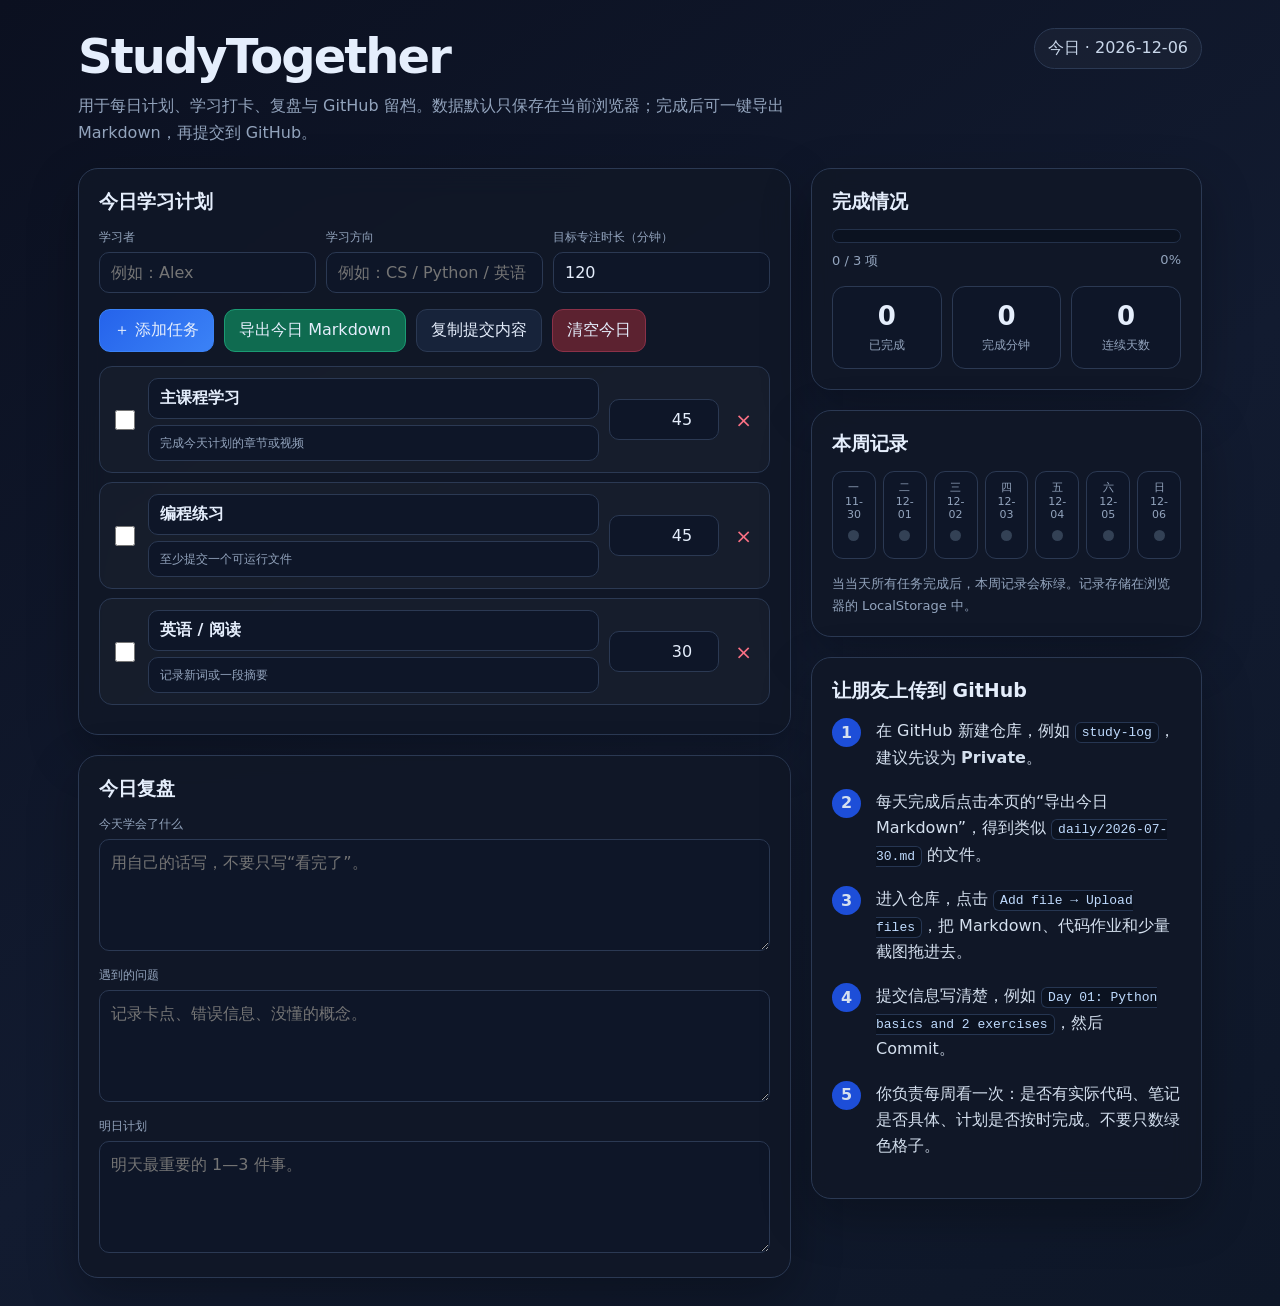
==== index.html @ e893fa6a "Rename study_together_dashboard.html to index.html" ====
<!DOCTYPE html>
<html lang="zh-CN">
<head>
  <meta charset="UTF-8" />
  <meta name="viewport" content="width=device-width, initial-scale=1.0" />
  <title>StudyTogether 学习打卡台</title>
  <style>
    :root{
      --bg:#0f172a; --panel:#111827; --panel2:#172033; --line:#2b3953;
      --text:#e5eefc; --muted:#93a4bd; --accent:#60a5fa; --good:#34d399;
      --warn:#fbbf24; --bad:#fb7185; --shadow:0 18px 50px rgba(0,0,0,.28);
    }
    *{box-sizing:border-box}
    body{margin:0;font-family:Inter,ui-sans-serif,system-ui,-apple-system,"Segoe UI","Microsoft YaHei",sans-serif;background:linear-gradient(145deg,#0b1020,#121b30 55%,#0e1728);color:var(--text);min-height:100vh}
    button,input,textarea,select{font:inherit}
    .wrap{max-width:1180px;margin:auto;padding:28px}
    .hero{display:flex;justify-content:space-between;gap:20px;align-items:flex-start;margin-bottom:22px}
    h1{margin:0;font-size:clamp(28px,4vw,48px);letter-spacing:-.04em}
    .subtitle{color:var(--muted);margin-top:8px;max-width:720px;line-height:1.7}
    .badge{border:1px solid var(--line);padding:9px 13px;border-radius:999px;background:rgba(255,255,255,.035);color:#c9d7ea;white-space:nowrap}
    .grid{display:grid;grid-template-columns:1.55fr .85fr;gap:20px}
    .card{background:rgba(17,24,39,.86);border:1px solid var(--line);border-radius:20px;padding:20px;box-shadow:var(--shadow);backdrop-filter:blur(14px)}
    .card h2{margin:0 0 14px;font-size:19px}
    .toolbar{display:flex;gap:10px;flex-wrap:wrap;margin-bottom:14px}
    .btn{border:1px solid var(--line);background:#17233a;color:var(--text);padding:10px 14px;border-radius:11px;cursor:pointer;transition:.18s}
    .btn:hover{transform:translateY(-1px);border-color:#5272a2}
    .btn.primary{background:linear-gradient(135deg,#2563eb,#3b82f6);border-color:#3b82f6}
    .btn.good{background:#0f6b50;border-color:#1b9b73}
    .btn.danger{background:#5c2230;border-color:#8b3148}
    .meta{display:grid;grid-template-columns:repeat(3,1fr);gap:10px;margin-bottom:16px}
    label{display:block;color:var(--muted);font-size:12px;margin-bottom:6px}
    input,textarea,select{width:100%;background:#0e1628;color:var(--text);border:1px solid var(--line);border-radius:10px;padding:10px 11px;outline:none}
    input:focus,textarea:focus{border-color:var(--accent)}
    .task{display:grid;grid-template-columns:auto 1fr 110px auto;gap:10px;align-items:center;padding:11px;border:1px solid var(--line);border-radius:13px;margin:9px 0;background:rgba(255,255,255,.025)}
    .task.done{opacity:.68}
    .task.done .task-title{text-decoration:line-through}
    .check{width:20px;height:20px}
    .task-title{font-weight:650}
    .task-note{font-size:12px;color:var(--muted);margin-top:3px}
    .minutes{text-align:right}
    .remove{border:0;background:transparent;color:var(--bad);font-size:20px;cursor:pointer}
    .progress-shell{height:14px;background:#0b1220;border-radius:999px;overflow:hidden;border:1px solid #23314a}
    .progress-bar{height:100%;width:0;background:linear-gradient(90deg,#34d399,#60a5fa);transition:.3s}
    .progress-text{display:flex;justify-content:space-between;margin:9px 0 16px;color:var(--muted);font-size:13px}
    .stats{display:grid;grid-template-columns:repeat(3,1fr);gap:10px}
    .stat{background:#0e1628;border:1px solid var(--line);padding:14px;border-radius:13px;text-align:center}
    .stat strong{display:block;font-size:26px;margin-bottom:3px}
    textarea{min-height:112px;resize:vertical;line-height:1.6}
    .guide{counter-reset:step}
    .guide-item{position:relative;padding:0 0 18px 44px;color:#d5e0ef;line-height:1.65}
    .guide-item:before{counter-increment:step;content:counter(step);position:absolute;left:0;top:0;width:29px;height:29px;border-radius:50%;display:grid;place-items:center;background:#1d4ed8;font-weight:800}
    code{background:#0b1220;border:1px solid #263652;padding:2px 6px;border-radius:6px;color:#bfdbfe}
    .footer-note{color:var(--muted);font-size:13px;line-height:1.65;margin-top:14px}
    .week{display:grid;grid-template-columns:repeat(7,1fr);gap:7px}
    .day{min-height:70px;border:1px solid var(--line);border-radius:11px;background:#0e1628;padding:8px;text-align:center}
    .day .date{font-size:11px;color:var(--muted)}
    .day .dot{width:11px;height:11px;border-radius:50%;background:#334155;margin:9px auto}
    .day.done .dot{background:var(--good);box-shadow:0 0 15px rgba(52,211,153,.65)}
    .small{font-size:12px;color:var(--muted)}
    @media(max-width:850px){.grid{grid-template-columns:1fr}.hero{flex-direction:column}.meta{grid-template-columns:1fr}.task{grid-template-columns:auto 1fr auto}.minutes{grid-column:2/3;text-align:left}.stats{grid-template-columns:1fr 1fr 1fr}}
  </style>
</head>
<body>
<div class="wrap">
  <div class="hero">
    <div>
      <h1>StudyTogether</h1>
      <div class="subtitle">用于每日计划、学习打卡、复盘与 GitHub 留档。数据默认只保存在当前浏览器；完成后可一键导出 Markdown，再提交到 GitHub。</div>
    </div>
    <div class="badge" id="todayBadge"></div>
  </div>

  <div class="grid">
    <main>
      <section class="card">
        <h2>今日学习计划</h2>
        <div class="meta">
          <div><label>学习者</label><input id="student" placeholder="例如：Alex" /></div>
          <div><label>学习方向</label><input id="track" placeholder="例如：CS / Python / 英语" /></div>
          <div><label>目标专注时长（分钟）</label><input id="target" type="number" min="0" value="120" /></div>
        </div>

        <div class="toolbar">
          <button class="btn primary" onclick="addTask()">＋ 添加任务</button>
          <button class="btn good" onclick="exportMarkdown()">导出今日 Markdown</button>
          <button class="btn" onclick="copyMarkdown()">复制提交内容</button>
          <button class="btn danger" onclick="resetToday()">清空今日</button>
        </div>

        <div id="taskList"></div>
      </section>

      <section class="card" style="margin-top:20px">
        <h2>今日复盘</h2>
        <label>今天学会了什么</label>
        <textarea id="learned" placeholder="用自己的话写，不要只写“看完了”。"></textarea>
        <label style="margin-top:12px">遇到的问题</label>
        <textarea id="problems" placeholder="记录卡点、错误信息、没懂的概念。"></textarea>
        <label style="margin-top:12px">明日计划</label>
        <textarea id="tomorrow" placeholder="明天最重要的 1—3 件事。"></textarea>
      </section>
    </main>

    <aside>
      <section class="card">
        <h2>完成情况</h2>
        <div class="progress-shell"><div class="progress-bar" id="progressBar"></div></div>
        <div class="progress-text"><span id="progressLabel">0 / 0 项</span><span id="percentLabel">0%</span></div>
        <div class="stats">
          <div class="stat"><strong id="doneCount">0</strong><span class="small">已完成</span></div>
          <div class="stat"><strong id="minutesDone">0</strong><span class="small">完成分钟</span></div>
          <div class="stat"><strong id="streak">0</strong><span class="small">连续天数</span></div>
        </div>
      </section>

      <section class="card" style="margin-top:20px">
        <h2>本周记录</h2>
        <div class="week" id="week"></div>
        <div class="footer-note">当当天所有任务完成后，本周记录会标绿。记录存储在浏览器的 LocalStorage 中。</div>
      </section>

      <section class="card" style="margin-top:20px">
        <h2>让朋友上传到 GitHub</h2>
        <div class="guide">
          <div class="guide-item">在 GitHub 新建仓库，例如 <code>study-log</code>，建议先设为 <b>Private</b>。</div>
          <div class="guide-item">每天完成后点击本页的“导出今日 Markdown”，得到类似 <code>daily/2026-07-30.md</code> 的文件。</div>
          <div class="guide-item">进入仓库，点击 <code>Add file → Upload files</code>，把 Markdown、代码作业和少量截图拖进去。</div>
          <div class="guide-item">提交信息写清楚，例如 <code>Day 01: Python basics and 2 exercises</code>，然后 Commit。</div>
          <div class="guide-item">你负责每周看一次：是否有实际代码、笔记是否具体、计划是否按时完成。不要只数绿色格子。</div>
        </div>
      </section>
    </aside>
  </div>
</div>

<script>
const keyDate = new Date().toISOString().slice(0,10);
const storageKey = 'study-dashboard-' + keyDate;
const historyKey = 'study-dashboard-history';

let state = {
  student:'', track:'', target:120,
  tasks:[
    {title:'主课程学习', note:'完成今天计划的章节或视频', minutes:45, done:false},
    {title:'编程练习', note:'至少提交一个可运行文件', minutes:45, done:false},
    {title:'英语 / 阅读', note:'记录新词或一段摘要', minutes:30, done:false}
  ],
  learned:'', problems:'', tomorrow:''
};

function load(){
  const saved = localStorage.getItem(storageKey);
  if(saved) state = JSON.parse(saved);
  ['student','track','target','learned','problems','tomorrow'].forEach(id=>{
    document.getElementById(id).value = state[id] ?? '';
  });
  document.getElementById('todayBadge').textContent = '今日 · ' + keyDate;
  render();
}
function save(){
  ['student','track','target','learned','problems','tomorrow'].forEach(id=>{
    const el=document.getElementById(id);
    state[id]=id==='target'?Number(el.value||0):el.value;
  });
  localStorage.setItem(storageKey,JSON.stringify(state));
  updateHistory();
  renderStats();
}
function addTask(){
  state.tasks.push({title:'新任务',note:'写清楚可验证的完成标准',minutes:30,done:false});
  save(); render();
}
function removeTask(i){state.tasks.splice(i,1);save();render()}
function render(){
  const list=document.getElementById('taskList');
  list.innerHTML='';
  state.tasks.forEach((t,i)=>{
    const row=document.createElement('div');
    row.className='task'+(t.done?' done':'');
    row.innerHTML=`
      <input class="check" type="checkbox" ${t.done?'checked':''} aria-label="完成任务">
      <div>
        <input class="task-title" value="${escapeHtml(t.title)}" aria-label="任务标题">
        <input class="task-note" value="${escapeHtml(t.note)}" aria-label="任务说明" style="margin-top:6px">
      </div>
      <input class="minutes" type="number" min="0" value="${t.minutes}" aria-label="分钟">
      <button class="remove" title="删除">×</button>`;
    const inputs=row.querySelectorAll('input');
    inputs[0].onchange=e=>{t.done=e.target.checked;save();render()};
    inputs[1].oninput=e=>{t.title=e.target.value;save()};
    inputs[2].oninput=e=>{t.note=e.target.value;save()};
    inputs[3].oninput=e=>{t.minutes=Number(e.target.value||0);save()};
    row.querySelector('button').onclick=()=>removeTask(i);
    list.appendChild(row);
  });
  renderStats(); renderWeek();
}
function renderStats(){
  const done=state.tasks.filter(t=>t.done);
  const percent=state.tasks.length?Math.round(done.length/state.tasks.length*100):0;
  document.getElementById('progressBar').style.width=percent+'%';
  document.getElementById('progressLabel').textContent=`${done.length} / ${state.tasks.length} 项`;
  document.getElementById('percentLabel').textContent=percent+'%';
  document.getElementById('doneCount').textContent=done.length;
  document.getElementById('minutesDone').textContent=done.reduce((a,b)=>a+Number(b.minutes||0),0);
  document.getElementById('streak').textContent=calcStreak();
}
function updateHistory(){
  const history=JSON.parse(localStorage.getItem(historyKey)||'{}');
  history[keyDate]=state.tasks.length>0 && state.tasks.every(t=>t.done);
  localStorage.setItem(historyKey,JSON.stringify(history));
}
function calcStreak(){
  const h=JSON.parse(localStorage.getItem(historyKey)||'{}');
  let d=new Date(), count=0;
  for(let i=0;i<365;i++){
    const k=d.toISOString().slice(0,10);
    if(h[k]) count++; else if(i>0) break;
    d.setDate(d.getDate()-1);
  }
  return count;
}
function renderWeek(){
  const box=document.getElementById('week'); box.innerHTML='';
  const h=JSON.parse(localStorage.getItem(historyKey)||'{}');
  const now=new Date(); const day=(now.getDay()+6)%7;
  const monday=new Date(now); monday.setDate(now.getDate()-day);
  for(let i=0;i<7;i++){
    const d=new Date(monday); d.setDate(monday.getDate()+i);
    const k=d.toISOString().slice(0,10);
    const el=document.createElement('div');
    el.className='day'+(h[k]?' done':'');
    el.innerHTML=`<div class="date">${['一','二','三','四','五','六','日'][i]}<br>${k.slice(5)}</div><div class="dot"></div>`;
    box.appendChild(el);
  }
}
function md(){
  const done=state.tasks.filter(t=>t.done).length;
  const taskText=state.tasks.map(t=>`- [${t.done?'x':' '}] ${t.title}（${t.minutes} 分钟）${t.note?' — '+t.note:''}`).join('\n');
  return `# 学习日志 ${keyDate}

- 学习者：${state.student||'未填写'}
- 学习方向：${state.track||'未填写'}
- 完成情况：${done}/${state.tasks.length}
- 目标专注时长：${state.target||0} 分钟

## 今日任务

${taskText}

## 今天学会了什么

${state.learned||'未填写'}

## 遇到的问题

${state.problems||'未填写'}

## 明日计划

${state.tomorrow||'未填写'}
`;
}
function exportMarkdown(){
  save();
  const blob=new Blob([md()],{type:'text/markdown;charset=utf-8'});
  const a=document.createElement('a');
  a.href=URL.createObjectURL(blob); a.download=keyDate+'.md'; a.click();
  URL.revokeObjectURL(a.href);
}
async function copyMarkdown(){
  save();
  try{await navigator.clipboard.writeText(md());alert('已复制 Markdown 内容');}
  catch(e){alert('复制失败，请使用导出按钮。');}
}
function resetToday(){
  if(!confirm('确定清空今天的数据吗？')) return;
  localStorage.removeItem(storageKey); location.reload();
}
function escapeHtml(s=''){
  return String(s).replace(/[&<>"']/g,c=>({'&':'&amp;','<':'&lt;','>':'&gt;','"':'&quot;',"'":'&#039;'}[c]));
}
document.addEventListener('input',e=>{
  if(['student','track','target','learned','problems','tomorrow'].includes(e.target.id)) save();
});
load();
</script>
</body>
</html>
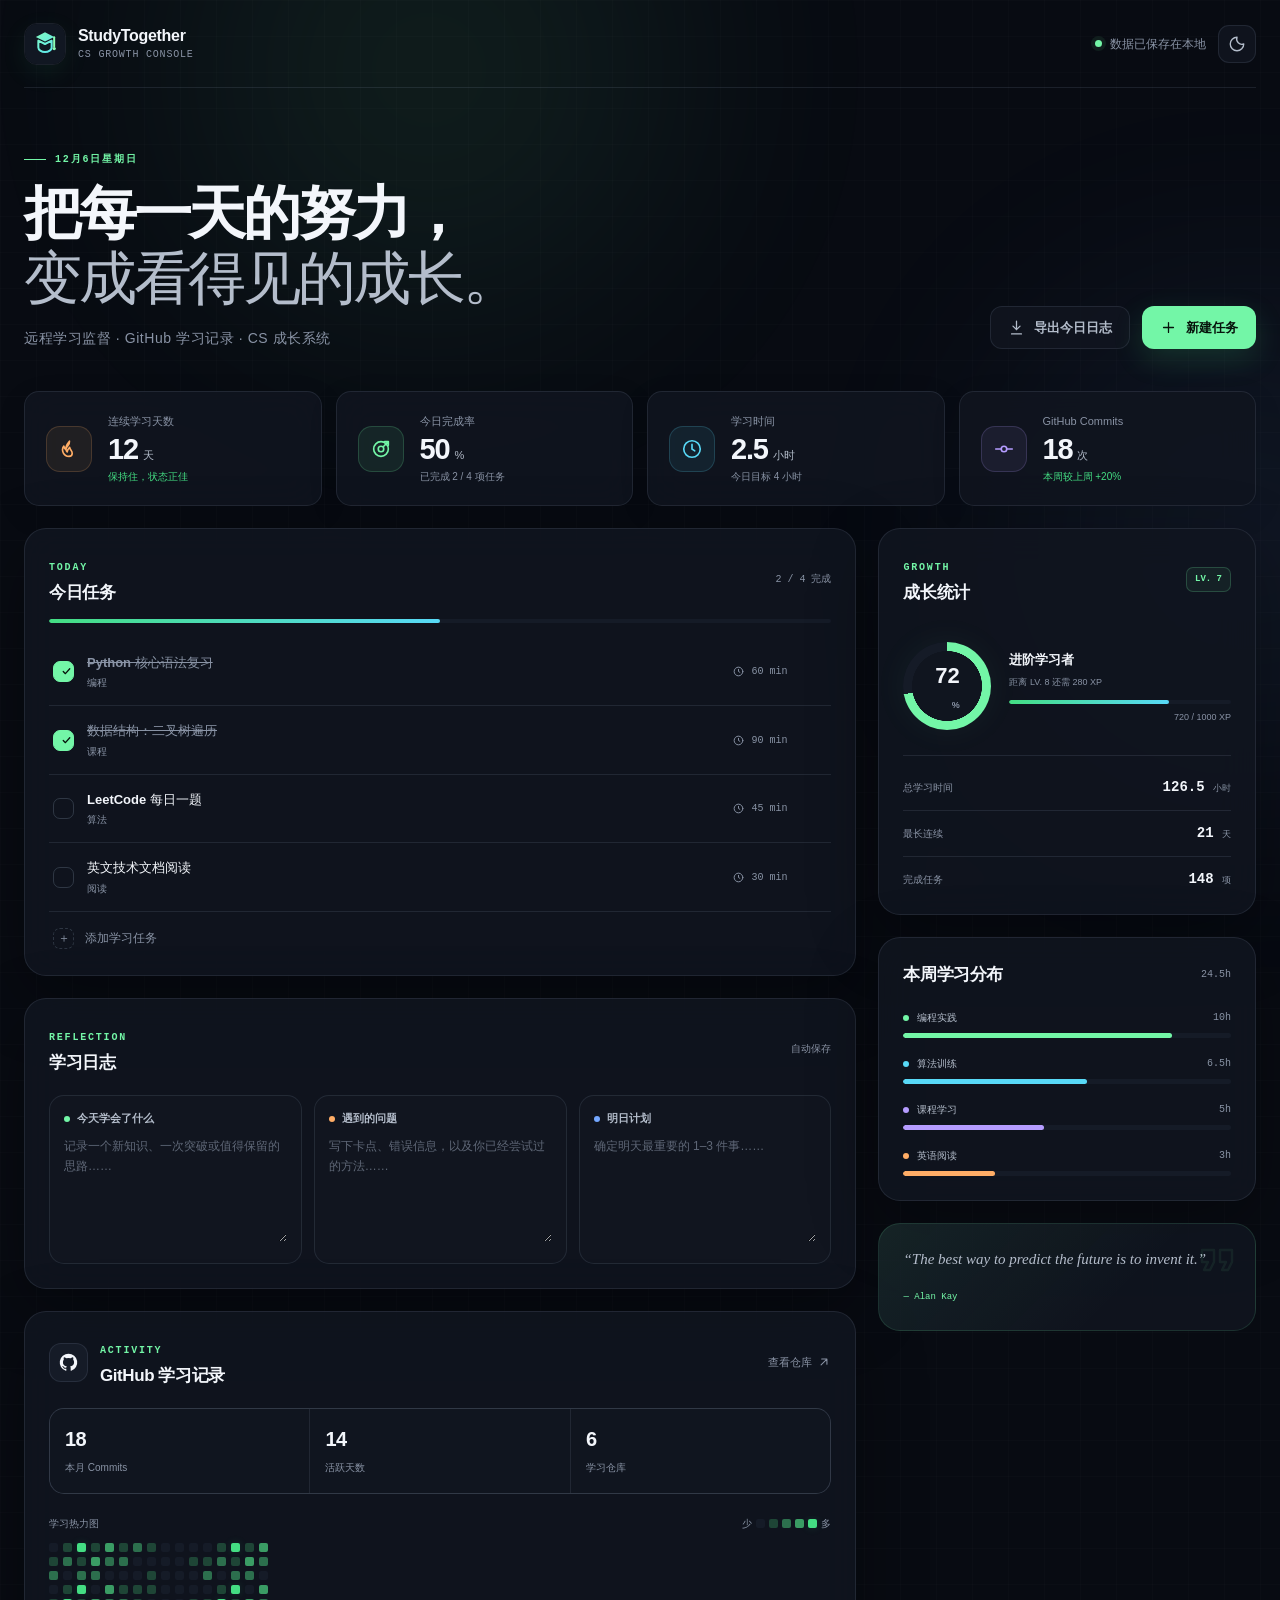
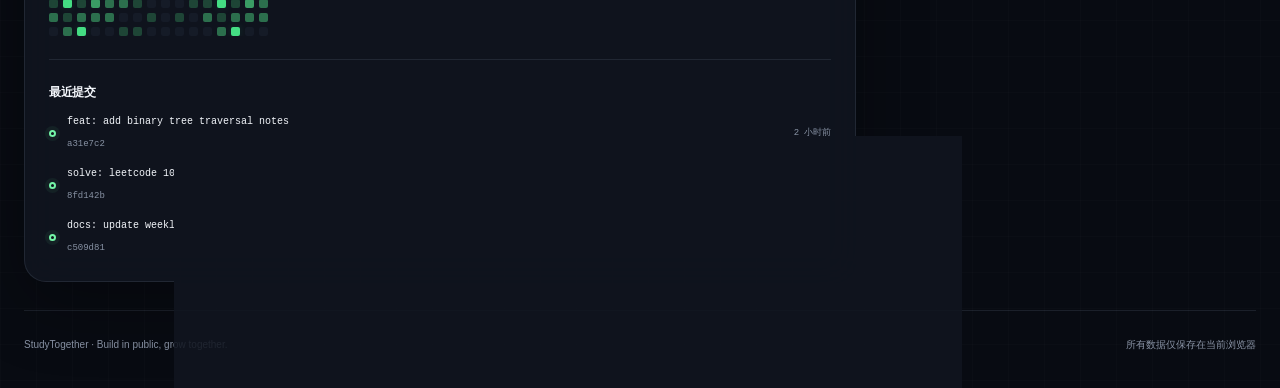
==== commit 57b81401: "Redesign StudyTogether learning management system" ====
--- a/index.html
+++ b/index.html
@@ -1,289 +1,322 @@
-<!DOCTYPE html>
+<!doctype html>
 <html lang="zh-CN">
-<head>
-  <meta charset="UTF-8" />
-  <meta name="viewport" content="width=device-width, initial-scale=1.0" />
-  <title>StudyTogether 学习打卡台</title>
-  <style>
-    :root{
-      --bg:#0f172a; --panel:#111827; --panel2:#172033; --line:#2b3953;
-      --text:#e5eefc; --muted:#93a4bd; --accent:#60a5fa; --good:#34d399;
-      --warn:#fbbf24; --bad:#fb7185; --shadow:0 18px 50px rgba(0,0,0,.28);
-    }
-    *{box-sizing:border-box}
-    body{margin:0;font-family:Inter,ui-sans-serif,system-ui,-apple-system,"Segoe UI","Microsoft YaHei",sans-serif;background:linear-gradient(145deg,#0b1020,#121b30 55%,#0e1728);color:var(--text);min-height:100vh}
-    button,input,textarea,select{font:inherit}
-    .wrap{max-width:1180px;margin:auto;padding:28px}
-    .hero{display:flex;justify-content:space-between;gap:20px;align-items:flex-start;margin-bottom:22px}
-    h1{margin:0;font-size:clamp(28px,4vw,48px);letter-spacing:-.04em}
-    .subtitle{color:var(--muted);margin-top:8px;max-width:720px;line-height:1.7}
-    .badge{border:1px solid var(--line);padding:9px 13px;border-radius:999px;background:rgba(255,255,255,.035);color:#c9d7ea;white-space:nowrap}
-    .grid{display:grid;grid-template-columns:1.55fr .85fr;gap:20px}
-    .card{background:rgba(17,24,39,.86);border:1px solid var(--line);border-radius:20px;padding:20px;box-shadow:var(--shadow);backdrop-filter:blur(14px)}
-    .card h2{margin:0 0 14px;font-size:19px}
-    .toolbar{display:flex;gap:10px;flex-wrap:wrap;margin-bottom:14px}
-    .btn{border:1px solid var(--line);background:#17233a;color:var(--text);padding:10px 14px;border-radius:11px;cursor:pointer;transition:.18s}
-    .btn:hover{transform:translateY(-1px);border-color:#5272a2}
-    .btn.primary{background:linear-gradient(135deg,#2563eb,#3b82f6);border-color:#3b82f6}
-    .btn.good{background:#0f6b50;border-color:#1b9b73}
-    .btn.danger{background:#5c2230;border-color:#8b3148}
-    .meta{display:grid;grid-template-columns:repeat(3,1fr);gap:10px;margin-bottom:16px}
-    label{display:block;color:var(--muted);font-size:12px;margin-bottom:6px}
-    input,textarea,select{width:100%;background:#0e1628;color:var(--text);border:1px solid var(--line);border-radius:10px;padding:10px 11px;outline:none}
-    input:focus,textarea:focus{border-color:var(--accent)}
-    .task{display:grid;grid-template-columns:auto 1fr 110px auto;gap:10px;align-items:center;padding:11px;border:1px solid var(--line);border-radius:13px;margin:9px 0;background:rgba(255,255,255,.025)}
-    .task.done{opacity:.68}
-    .task.done .task-title{text-decoration:line-through}
-    .check{width:20px;height:20px}
-    .task-title{font-weight:650}
-    .task-note{font-size:12px;color:var(--muted);margin-top:3px}
-    .minutes{text-align:right}
-    .remove{border:0;background:transparent;color:var(--bad);font-size:20px;cursor:pointer}
-    .progress-shell{height:14px;background:#0b1220;border-radius:999px;overflow:hidden;border:1px solid #23314a}
-    .progress-bar{height:100%;width:0;background:linear-gradient(90deg,#34d399,#60a5fa);transition:.3s}
-    .progress-text{display:flex;justify-content:space-between;margin:9px 0 16px;color:var(--muted);font-size:13px}
-    .stats{display:grid;grid-template-columns:repeat(3,1fr);gap:10px}
-    .stat{background:#0e1628;border:1px solid var(--line);padding:14px;border-radius:13px;text-align:center}
-    .stat strong{display:block;font-size:26px;margin-bottom:3px}
-    textarea{min-height:112px;resize:vertical;line-height:1.6}
-    .guide{counter-reset:step}
-    .guide-item{position:relative;padding:0 0 18px 44px;color:#d5e0ef;line-height:1.65}
-    .guide-item:before{counter-increment:step;content:counter(step);position:absolute;left:0;top:0;width:29px;height:29px;border-radius:50%;display:grid;place-items:center;background:#1d4ed8;font-weight:800}
-    code{background:#0b1220;border:1px solid #263652;padding:2px 6px;border-radius:6px;color:#bfdbfe}
-    .footer-note{color:var(--muted);font-size:13px;line-height:1.65;margin-top:14px}
-    .week{display:grid;grid-template-columns:repeat(7,1fr);gap:7px}
-    .day{min-height:70px;border:1px solid var(--line);border-radius:11px;background:#0e1628;padding:8px;text-align:center}
-    .day .date{font-size:11px;color:var(--muted)}
-    .day .dot{width:11px;height:11px;border-radius:50%;background:#334155;margin:9px auto}
-    .day.done .dot{background:var(--good);box-shadow:0 0 15px rgba(52,211,153,.65)}
-    .small{font-size:12px;color:var(--muted)}
-    @media(max-width:850px){.grid{grid-template-columns:1fr}.hero{flex-direction:column}.meta{grid-template-columns:1fr}.task{grid-template-columns:auto 1fr auto}.minutes{grid-column:2/3;text-align:left}.stats{grid-template-columns:1fr 1fr 1fr}}
-  </style>
-</head>
-<body>
-<div class="wrap">
-  <div class="hero">
-    <div>
-      <h1>StudyTogether</h1>
-      <div class="subtitle">用于每日计划、学习打卡、复盘与 GitHub 留档。数据默认只保存在当前浏览器；完成后可一键导出 Markdown，再提交到 GitHub。</div>
+  <head>
+    <meta charset="UTF-8">
+    <meta name="viewport" content="width=device-width, initial-scale=1.0">
+    <meta
+      name="description"
+      content="StudyTogether：面向计算机专业学生的远程学习监督、GitHub 学习记录与成长管理系统。"
+    >
+    <meta name="theme-color" content="#080b12">
+    <title>StudyTogether · CS 学习管理系统</title>
+    <link rel="icon" href="assets/logo.svg" type="image/svg+xml">
+    <link rel="stylesheet" href="css/style.css">
+  </head>
+  <body>
+    <div class="ambient ambient-one" aria-hidden="true"></div>
+    <div class="ambient ambient-two" aria-hidden="true"></div>
+
+    <div class="app-shell">
+      <header class="topbar">
+        <a class="brand" href="#" aria-label="StudyTogether 首页">
+          <img src="assets/logo.svg" width="42" height="42" alt="">
+          <span>
+            <strong>StudyTogether</strong>
+            <small>CS Growth Console</small>
+          </span>
+        </a>
+
+        <div class="topbar-actions">
+          <span class="sync-status"><i></i> 数据已保存在本地</span>
+          <button class="icon-button" id="themeButton" type="button" aria-label="切换主题" title="切换主题">
+            <svg aria-hidden="true" viewBox="0 0 24 24">
+              <path d="M12 3a9 9 0 1 0 9 9 7 7 0 0 1-9-9Z"></path>
+            </svg>
+          </button>
+        </div>
+      </header>
+
+      <main>
+        <section class="hero" aria-labelledby="page-title">
+          <div>
+            <p class="eyebrow"><span></span><time id="fullDate"></time></p>
+            <h1 id="page-title">把每一天的努力，<br><em>变成看得见的成长。</em></h1>
+            <p class="hero-copy">远程学习监督 · GitHub 学习记录 · CS 成长系统</p>
+          </div>
+          <div class="hero-actions">
+            <button class="button button-secondary" id="exportButton" type="button">
+              <svg aria-hidden="true" viewBox="0 0 24 24">
+                <path d="M12 3v12m0 0 5-5m-5 5-5-5M5 21h14"></path>
+              </svg>
+              导出今日日志
+            </button>
+            <button class="button button-primary" id="openTaskDialog" type="button">
+              <svg aria-hidden="true" viewBox="0 0 24 24">
+                <path d="M12 5v14M5 12h14"></path>
+              </svg>
+              新建任务
+            </button>
+          </div>
+        </section>
+
+        <section class="metric-grid" aria-label="今日学习数据">
+          <article class="metric-card">
+            <div class="metric-icon flame">
+              <svg aria-hidden="true" viewBox="0 0 24 24">
+                <path d="M12.5 3.5c.5 3-1.5 4.5-3 6.5-1.2 1.6-1 4 .5 5.2-.1-2.2 1.3-3.5 2.7-4.9.3 2.4 2.8 3.4 2.8 6.3 0 1.9-1.6 3.4-3.5 3.4a7 7 0 0 1-5.6-11.2c.3 2 1.2 3.1 2.3 3.8C8.1 8.4 10.1 6.6 12.5 3.5Z"></path>
+              </svg>
+            </div>
+            <div>
+              <span class="metric-label">连续学习天数</span>
+              <strong><b id="streakMetric">12</b><small>天</small></strong>
+              <p class="positive">保持住，状态正佳</p>
+            </div>
+          </article>
+
+          <article class="metric-card">
+            <div class="metric-icon target">
+              <svg aria-hidden="true" viewBox="0 0 24 24">
+                <circle cx="12" cy="12" r="8"></circle>
+                <circle cx="12" cy="12" r="3"></circle>
+                <path d="M15 9l5-5m0 0v4m0-4h-4"></path>
+              </svg>
+            </div>
+            <div>
+              <span class="metric-label">今日完成率</span>
+              <strong><b id="completionMetric">50</b><small>%</small></strong>
+              <p id="completionHint">已完成 2 / 4 项任务</p>
+            </div>
+          </article>
+
+          <article class="metric-card">
+            <div class="metric-icon clock">
+              <svg aria-hidden="true" viewBox="0 0 24 24">
+                <circle cx="12" cy="12" r="9"></circle>
+                <path d="M12 7v5l3 2"></path>
+              </svg>
+            </div>
+            <div>
+              <span class="metric-label">学习时间</span>
+              <strong><b id="timeMetric">2.5</b><small>小时</small></strong>
+              <p>今日目标 4 小时</p>
+            </div>
+          </article>
+
+          <article class="metric-card">
+            <div class="metric-icon commit">
+              <svg aria-hidden="true" viewBox="0 0 24 24">
+                <circle cx="12" cy="12" r="3"></circle>
+                <path d="M3 12h6m6 0h6"></path>
+              </svg>
+            </div>
+            <div>
+              <span class="metric-label">GitHub Commits</span>
+              <strong><b id="commitMetric">18</b><small>次</small></strong>
+              <p class="positive">本周较上周 +20%</p>
+            </div>
+          </article>
+        </section>
+
+        <div class="dashboard-grid">
+          <div class="main-column">
+            <section class="panel tasks-panel" aria-labelledby="tasks-title">
+              <div class="panel-heading">
+                <div>
+                  <span class="section-kicker">TODAY</span>
+                  <h2 id="tasks-title">今日任务</h2>
+                </div>
+                <span class="panel-meta" id="taskCount">2 / 4 完成</span>
+              </div>
+              <div class="progress-track" aria-hidden="true">
+                <span id="taskProgress"></span>
+              </div>
+              <div class="task-list" id="taskList"></div>
+              <button class="add-task-row" id="openTaskDialogSecondary" type="button">
+                <span>＋</span> 添加学习任务
+              </button>
+            </section>
+
+            <section class="panel log-panel" aria-labelledby="log-title">
+              <div class="panel-heading">
+                <div>
+                  <span class="section-kicker">REFLECTION</span>
+                  <h2 id="log-title">学习日志</h2>
+                </div>
+                <span class="save-state" id="saveState">自动保存</span>
+              </div>
+              <div class="log-fields">
+                <label>
+                  <span>
+                    <i class="dot dot-green"></i>
+                    今天学会了什么
+                  </span>
+                  <textarea id="learnedInput" rows="3" placeholder="记录一个新知识、一次突破或值得保留的思路……"></textarea>
+                </label>
+                <label>
+                  <span>
+                    <i class="dot dot-orange"></i>
+                    遇到的问题
+                  </span>
+                  <textarea id="problemsInput" rows="3" placeholder="写下卡点、错误信息，以及你已经尝试过的方法……"></textarea>
+                </label>
+                <label>
+                  <span>
+                    <i class="dot dot-blue"></i>
+                    明日计划
+                  </span>
+                  <textarea id="tomorrowInput" rows="3" placeholder="确定明天最重要的 1–3 件事……"></textarea>
+                </label>
+              </div>
+            </section>
+
+            <section class="panel github-panel" aria-labelledby="github-title">
+              <div class="panel-heading">
+                <div class="title-with-icon">
+                  <span class="github-mark" aria-hidden="true">
+                    <svg viewBox="0 0 24 24">
+                      <path d="M12 2a10 10 0 0 0-3.16 19.49c.5.09.68-.22.68-.48v-1.87c-2.78.6-3.37-1.18-3.37-1.18-.45-1.16-1.11-1.47-1.11-1.47-.91-.62.07-.61.07-.61 1 .07 1.53 1.03 1.53 1.03.9 1.53 2.35 1.09 2.92.83.09-.65.35-1.09.64-1.34-2.22-.25-4.55-1.11-4.55-4.94 0-1.09.39-1.98 1.03-2.68-.1-.25-.45-1.27.1-2.64 0 0 .84-.27 2.75 1.02A9.56 9.56 0 0 1 12 6.82a9.5 9.5 0 0 1 2.5.34c1.9-1.29 2.74-1.02 2.74-1.02.55 1.37.2 2.39.1 2.64.64.7 1.03 1.59 1.03 2.68 0 3.84-2.34 4.68-4.57 4.93.36.31.68.92.68 1.86V21c0 .27.18.58.69.48A10 10 0 0 0 12 2Z"></path>
+                    </svg>
+                  </span>
+                  <div>
+                    <span class="section-kicker">ACTIVITY</span>
+                    <h2 id="github-title">GitHub 学习记录</h2>
+                  </div>
+                </div>
+                <a class="text-link" href="https://github.com/HECAI200510/study-together" target="_blank" rel="noreferrer">
+                  查看仓库
+                  <svg aria-hidden="true" viewBox="0 0 24 24"><path d="M7 17 17 7M8 7h9v9"></path></svg>
+                </a>
+              </div>
+
+              <div class="github-summary">
+                <div>
+                  <strong id="githubTotal">18</strong>
+                  <span>本月 Commits</span>
+                </div>
+                <div>
+                  <strong id="activeDays">14</strong>
+                  <span>活跃天数</span>
+                </div>
+                <div>
+                  <strong>6</strong>
+                  <span>学习仓库</span>
+                </div>
+              </div>
+
+              <div class="heatmap-wrap">
+                <div class="heatmap-header">
+                  <span>学习热力图</span>
+                  <span class="heatmap-legend">少 <i></i><i></i><i></i><i></i><i></i> 多</span>
+                </div>
+                <div class="heatmap" id="heatmap" role="img" aria-label="最近十六周学习活跃度占位图"></div>
+              </div>
+
+              <div class="recent-commits">
+                <h3>最近提交</h3>
+                <ul id="commitList"></ul>
+              </div>
+            </section>
+          </div>
+
+          <aside class="side-column">
+            <section class="panel growth-panel" aria-labelledby="growth-title">
+              <div class="panel-heading">
+                <div>
+                  <span class="section-kicker">GROWTH</span>
+                  <h2 id="growth-title">成长统计</h2>
+                </div>
+                <span class="level-chip">LV. 7</span>
+              </div>
+              <div class="level-overview">
+                <div class="level-ring" aria-label="当前等级进度 72%">
+                  <span>72<small>%</small></span>
+                </div>
+                <div>
+                  <strong>进阶学习者</strong>
+                  <p>距离 LV. 8 还需 280 XP</p>
+                  <div class="xp-track"><span></span></div>
+                  <small>720 / 1000 XP</small>
+                </div>
+              </div>
+              <dl class="growth-stats">
+                <div>
+                  <dt>总学习时间</dt>
+                  <dd>126.5 <small>小时</small></dd>
+                </div>
+                <div>
+                  <dt>最长连续</dt>
+                  <dd>21 <small>天</small></dd>
+                </div>
+                <div>
+                  <dt>完成任务</dt>
+                  <dd id="totalTasks">148 <small>项</small></dd>
+                </div>
+              </dl>
+            </section>
+
+            <section class="panel focus-panel" aria-labelledby="focus-title">
+              <div class="panel-heading compact">
+                <h2 id="focus-title">本周学习分布</h2>
+                <span>24.5h</span>
+              </div>
+              <div class="focus-list" id="focusList"></div>
+            </section>
+
+            <section class="quote-card">
+              <svg aria-hidden="true" viewBox="0 0 24 24">
+                <path d="M7 17h3l2-4V7H6v6h3l-2 4Zm9 0h3l2-4V7h-6v6h3l-2 4Z"></path>
+              </svg>
+              <blockquote>“The best way to predict the future is to invent it.”</blockquote>
+              <cite>— Alan Kay</cite>
+            </section>
+          </aside>
+        </div>
+      </main>
+
+      <footer>
+        <span>StudyTogether · Build in public, grow together.</span>
+        <span>所有数据仅保存在当前浏览器</span>
+      </footer>
     </div>
-    <div class="badge" id="todayBadge"></div>
-  </div>
-
-  <div class="grid">
-    <main>
-      <section class="card">
-        <h2>今日学习计划</h2>
-        <div class="meta">
-          <div><label>学习者</label><input id="student" placeholder="例如：Alex" /></div>
-          <div><label>学习方向</label><input id="track" placeholder="例如：CS / Python / 英语" /></div>
-          <div><label>目标专注时长（分钟）</label><input id="target" type="number" min="0" value="120" /></div>
-        </div>
-
-        <div class="toolbar">
-          <button class="btn primary" onclick="addTask()">＋ 添加任务</button>
-          <button class="btn good" onclick="exportMarkdown()">导出今日 Markdown</button>
-          <button class="btn" onclick="copyMarkdown()">复制提交内容</button>
-          <button class="btn danger" onclick="resetToday()">清空今日</button>
-        </div>
-
-        <div id="taskList"></div>
-      </section>
-
-      <section class="card" style="margin-top:20px">
-        <h2>今日复盘</h2>
-        <label>今天学会了什么</label>
-        <textarea id="learned" placeholder="用自己的话写，不要只写“看完了”。"></textarea>
-        <label style="margin-top:12px">遇到的问题</label>
-        <textarea id="problems" placeholder="记录卡点、错误信息、没懂的概念。"></textarea>
-        <label style="margin-top:12px">明日计划</label>
-        <textarea id="tomorrow" placeholder="明天最重要的 1—3 件事。"></textarea>
-      </section>
-    </main>
-
-    <aside>
-      <section class="card">
-        <h2>完成情况</h2>
-        <div class="progress-shell"><div class="progress-bar" id="progressBar"></div></div>
-        <div class="progress-text"><span id="progressLabel">0 / 0 项</span><span id="percentLabel">0%</span></div>
-        <div class="stats">
-          <div class="stat"><strong id="doneCount">0</strong><span class="small">已完成</span></div>
-          <div class="stat"><strong id="minutesDone">0</strong><span class="small">完成分钟</span></div>
-          <div class="stat"><strong id="streak">0</strong><span class="small">连续天数</span></div>
-        </div>
-      </section>
-
-      <section class="card" style="margin-top:20px">
-        <h2>本周记录</h2>
-        <div class="week" id="week"></div>
-        <div class="footer-note">当当天所有任务完成后，本周记录会标绿。记录存储在浏览器的 LocalStorage 中。</div>
-      </section>
-
-      <section class="card" style="margin-top:20px">
-        <h2>让朋友上传到 GitHub</h2>
-        <div class="guide">
-          <div class="guide-item">在 GitHub 新建仓库，例如 <code>study-log</code>，建议先设为 <b>Private</b>。</div>
-          <div class="guide-item">每天完成后点击本页的“导出今日 Markdown”，得到类似 <code>daily/2026-07-30.md</code> 的文件。</div>
-          <div class="guide-item">进入仓库，点击 <code>Add file → Upload files</code>，把 Markdown、代码作业和少量截图拖进去。</div>
-          <div class="guide-item">提交信息写清楚，例如 <code>Day 01: Python basics and 2 exercises</code>，然后 Commit。</div>
-          <div class="guide-item">你负责每周看一次：是否有实际代码、笔记是否具体、计划是否按时完成。不要只数绿色格子。</div>
-        </div>
-      </section>
-    </aside>
-  </div>
-</div>
-
-<script>
-const keyDate = new Date().toISOString().slice(0,10);
-const storageKey = 'study-dashboard-' + keyDate;
-const historyKey = 'study-dashboard-history';
-
-let state = {
-  student:'', track:'', target:120,
-  tasks:[
-    {title:'主课程学习', note:'完成今天计划的章节或视频', minutes:45, done:false},
-    {title:'编程练习', note:'至少提交一个可运行文件', minutes:45, done:false},
-    {title:'英语 / 阅读', note:'记录新词或一段摘要', minutes:30, done:false}
-  ],
-  learned:'', problems:'', tomorrow:''
-};
-
-function load(){
-  const saved = localStorage.getItem(storageKey);
-  if(saved) state = JSON.parse(saved);
-  ['student','track','target','learned','problems','tomorrow'].forEach(id=>{
-    document.getElementById(id).value = state[id] ?? '';
-  });
-  document.getElementById('todayBadge').textContent = '今日 · ' + keyDate;
-  render();
-}
-function save(){
-  ['student','track','target','learned','problems','tomorrow'].forEach(id=>{
-    const el=document.getElementById(id);
-    state[id]=id==='target'?Number(el.value||0):el.value;
-  });
-  localStorage.setItem(storageKey,JSON.stringify(state));
-  updateHistory();
-  renderStats();
-}
-function addTask(){
-  state.tasks.push({title:'新任务',note:'写清楚可验证的完成标准',minutes:30,done:false});
-  save(); render();
-}
-function removeTask(i){state.tasks.splice(i,1);save();render()}
-function render(){
-  const list=document.getElementById('taskList');
-  list.innerHTML='';
-  state.tasks.forEach((t,i)=>{
-    const row=document.createElement('div');
-    row.className='task'+(t.done?' done':'');
-    row.innerHTML=`
-      <input class="check" type="checkbox" ${t.done?'checked':''} aria-label="完成任务">
-      <div>
-        <input class="task-title" value="${escapeHtml(t.title)}" aria-label="任务标题">
-        <input class="task-note" value="${escapeHtml(t.note)}" aria-label="任务说明" style="margin-top:6px">
-      </div>
-      <input class="minutes" type="number" min="0" value="${t.minutes}" aria-label="分钟">
-      <button class="remove" title="删除">×</button>`;
-    const inputs=row.querySelectorAll('input');
-    inputs[0].onchange=e=>{t.done=e.target.checked;save();render()};
-    inputs[1].oninput=e=>{t.title=e.target.value;save()};
-    inputs[2].oninput=e=>{t.note=e.target.value;save()};
-    inputs[3].oninput=e=>{t.minutes=Number(e.target.value||0);save()};
-    row.querySelector('button').onclick=()=>removeTask(i);
-    list.appendChild(row);
-  });
-  renderStats(); renderWeek();
-}
-function renderStats(){
-  const done=state.tasks.filter(t=>t.done);
-  const percent=state.tasks.length?Math.round(done.length/state.tasks.length*100):0;
-  document.getElementById('progressBar').style.width=percent+'%';
-  document.getElementById('progressLabel').textContent=`${done.length} / ${state.tasks.length} 项`;
-  document.getElementById('percentLabel').textContent=percent+'%';
-  document.getElementById('doneCount').textContent=done.length;
-  document.getElementById('minutesDone').textContent=done.reduce((a,b)=>a+Number(b.minutes||0),0);
-  document.getElementById('streak').textContent=calcStreak();
-}
-function updateHistory(){
-  const history=JSON.parse(localStorage.getItem(historyKey)||'{}');
-  history[keyDate]=state.tasks.length>0 && state.tasks.every(t=>t.done);
-  localStorage.setItem(historyKey,JSON.stringify(history));
-}
-function calcStreak(){
-  const h=JSON.parse(localStorage.getItem(historyKey)||'{}');
-  let d=new Date(), count=0;
-  for(let i=0;i<365;i++){
-    const k=d.toISOString().slice(0,10);
-    if(h[k]) count++; else if(i>0) break;
-    d.setDate(d.getDate()-1);
-  }
-  return count;
-}
-function renderWeek(){
-  const box=document.getElementById('week'); box.innerHTML='';
-  const h=JSON.parse(localStorage.getItem(historyKey)||'{}');
-  const now=new Date(); const day=(now.getDay()+6)%7;
-  const monday=new Date(now); monday.setDate(now.getDate()-day);
-  for(let i=0;i<7;i++){
-    const d=new Date(monday); d.setDate(monday.getDate()+i);
-    const k=d.toISOString().slice(0,10);
-    const el=document.createElement('div');
-    el.className='day'+(h[k]?' done':'');
-    el.innerHTML=`<div class="date">${['一','二','三','四','五','六','日'][i]}<br>${k.slice(5)}</div><div class="dot"></div>`;
-    box.appendChild(el);
-  }
-}
-function md(){
-  const done=state.tasks.filter(t=>t.done).length;
-  const taskText=state.tasks.map(t=>`- [${t.done?'x':' '}] ${t.title}（${t.minutes} 分钟）${t.note?' — '+t.note:''}`).join('\n');
-  return `# 学习日志 ${keyDate}
-
-- 学习者：${state.student||'未填写'}
-- 学习方向：${state.track||'未填写'}
-- 完成情况：${done}/${state.tasks.length}
-- 目标专注时长：${state.target||0} 分钟
-
-## 今日任务
-
-${taskText}
-
-## 今天学会了什么
-
-${state.learned||'未填写'}
-
-## 遇到的问题
-
-${state.problems||'未填写'}
-
-## 明日计划
-
-${state.tomorrow||'未填写'}
-`;
-}
-function exportMarkdown(){
-  save();
-  const blob=new Blob([md()],{type:'text/markdown;charset=utf-8'});
-  const a=document.createElement('a');
-  a.href=URL.createObjectURL(blob); a.download=keyDate+'.md'; a.click();
-  URL.revokeObjectURL(a.href);
-}
-async function copyMarkdown(){
-  save();
-  try{await navigator.clipboard.writeText(md());alert('已复制 Markdown 内容');}
-  catch(e){alert('复制失败，请使用导出按钮。');}
-}
-function resetToday(){
-  if(!confirm('确定清空今天的数据吗？')) return;
-  localStorage.removeItem(storageKey); location.reload();
-}
-function escapeHtml(s=''){
-  return String(s).replace(/[&<>"']/g,c=>({'&':'&amp;','<':'&lt;','>':'&gt;','"':'&quot;',"'":'&#039;'}[c]));
-}
-document.addEventListener('input',e=>{
-  if(['student','track','target','learned','problems','tomorrow'].includes(e.target.id)) save();
-});
-load();
-</script>
-</body>
+
+    <dialog id="taskDialog">
+      <form id="taskForm" method="dialog">
+        <div class="dialog-heading">
+          <div>
+            <span class="section-kicker">NEW TASK</span>
+            <h2>添加学习任务</h2>
+          </div>
+          <button class="dialog-close" type="button" id="closeTaskDialog" aria-label="关闭">×</button>
+        </div>
+        <label>
+          任务名称
+          <input id="taskTitleInput" name="title" maxlength="60" placeholder="例如：完成二叉树遍历练习" required>
+        </label>
+        <div class="dialog-row">
+          <label>
+            分类
+            <select id="taskCategoryInput" name="category">
+              <option value="编程">编程</option>
+              <option value="算法">算法</option>
+              <option value="课程">课程</option>
+              <option value="阅读">阅读</option>
+            </select>
+          </label>
+          <label>
+            预计时长（分钟）
+            <input id="taskMinutesInput" name="minutes" type="number" min="5" max="480" step="5" value="45">
+          </label>
+        </div>
+        <div class="dialog-actions">
+          <button class="button button-secondary" type="button" id="cancelTaskDialog">取消</button>
+          <button class="button button-primary" type="submit">添加任务</button>
+        </div>
+      </form>
+    </dialog>
+
+    <div class="toast" id="toast" role="status" aria-live="polite"></div>
+
+    <script src="js/data.js"></script>
+    <script src="js/app.js"></script>
+  </body>
 </html>
--- a/css/style.css
+++ b/css/style.css
@@ -0,0 +1,1338 @@
+:root {
+  color-scheme: dark;
+  --bg: #080b12;
+  --bg-elevated: #0d111a;
+  --panel: rgba(16, 21, 31, 0.88);
+  --panel-solid: #10151f;
+  --panel-soft: #151b27;
+  --line: rgba(151, 166, 190, 0.14);
+  --line-strong: rgba(151, 166, 190, 0.24);
+  --text: #f3f6fb;
+  --muted: #8993a5;
+  --muted-strong: #b4bdcb;
+  --accent: #73f6a7;
+  --accent-strong: #44dd83;
+  --cyan: #58d9f7;
+  --blue: #74a7ff;
+  --orange: #ffad66;
+  --purple: #b59cff;
+  --danger: #ff768b;
+  --shadow: 0 22px 70px rgba(0, 0, 0, 0.3);
+  --radius-lg: 22px;
+  --radius-md: 15px;
+}
+
+* {
+  box-sizing: border-box;
+}
+
+html {
+  scroll-behavior: smooth;
+}
+
+body {
+  min-width: 320px;
+  min-height: 100vh;
+  margin: 0;
+  overflow-x: hidden;
+  background:
+    linear-gradient(rgba(255, 255, 255, 0.012) 1px, transparent 1px),
+    linear-gradient(90deg, rgba(255, 255, 255, 0.012) 1px, transparent 1px),
+    var(--bg);
+  background-size: 36px 36px;
+  color: var(--text);
+  font-family:
+    Inter, ui-sans-serif, -apple-system, BlinkMacSystemFont, "Segoe UI",
+    "Microsoft YaHei", sans-serif;
+  line-height: 1.5;
+  -webkit-font-smoothing: antialiased;
+}
+
+body.light-theme {
+  color-scheme: light;
+  --bg: #edf1f4;
+  --bg-elevated: #f8fafb;
+  --panel: rgba(255, 255, 255, 0.88);
+  --panel-solid: #ffffff;
+  --panel-soft: #f1f4f5;
+  --line: rgba(35, 47, 58, 0.1);
+  --line-strong: rgba(35, 47, 58, 0.18);
+  --text: #172026;
+  --muted: #68747d;
+  --muted-strong: #48545d;
+  --shadow: 0 20px 55px rgba(40, 55, 65, 0.1);
+}
+
+button,
+input,
+select,
+textarea {
+  color: inherit;
+  font: inherit;
+}
+
+button,
+a {
+  -webkit-tap-highlight-color: transparent;
+}
+
+button {
+  border: 0;
+}
+
+a {
+  color: inherit;
+  text-decoration: none;
+}
+
+svg {
+  display: block;
+  fill: none;
+  stroke: currentColor;
+  stroke-linecap: round;
+  stroke-linejoin: round;
+  stroke-width: 1.8;
+}
+
+.ambient {
+  position: fixed;
+  z-index: -1;
+  width: 500px;
+  height: 500px;
+  border-radius: 50%;
+  filter: blur(130px);
+  opacity: 0.08;
+  pointer-events: none;
+}
+
+.ambient-one {
+  top: -180px;
+  left: 14%;
+  background: var(--accent);
+}
+
+.ambient-two {
+  right: -220px;
+  top: 32%;
+  background: var(--blue);
+}
+
+.app-shell {
+  width: min(1440px, calc(100% - 48px));
+  margin: 0 auto;
+}
+
+.topbar {
+  display: flex;
+  align-items: center;
+  justify-content: space-between;
+  min-height: 88px;
+  border-bottom: 1px solid var(--line);
+}
+
+.brand {
+  display: inline-flex;
+  align-items: center;
+  gap: 12px;
+}
+
+.brand img {
+  border: 1px solid var(--line);
+  border-radius: 13px;
+  box-shadow: 0 8px 26px rgba(74, 225, 142, 0.08);
+}
+
+.brand span {
+  display: grid;
+  line-height: 1.2;
+}
+
+.brand strong {
+  font-size: 16px;
+  letter-spacing: -0.02em;
+}
+
+.brand small {
+  margin-top: 4px;
+  color: var(--muted);
+  font-family: "SFMono-Regular", Consolas, monospace;
+  font-size: 10px;
+  letter-spacing: 0.08em;
+  text-transform: uppercase;
+}
+
+.topbar-actions,
+.hero-actions {
+  display: flex;
+  align-items: center;
+  gap: 12px;
+}
+
+.sync-status {
+  display: inline-flex;
+  align-items: center;
+  gap: 8px;
+  color: var(--muted);
+  font-size: 12px;
+}
+
+.sync-status i {
+  width: 7px;
+  height: 7px;
+  border-radius: 50%;
+  background: var(--accent);
+  box-shadow: 0 0 0 4px rgba(115, 246, 167, 0.08);
+}
+
+.icon-button {
+  display: grid;
+  width: 38px;
+  height: 38px;
+  place-items: center;
+  border: 1px solid var(--line);
+  border-radius: 11px;
+  background: var(--panel);
+  color: var(--muted-strong);
+  cursor: pointer;
+  transition: 160ms ease;
+}
+
+.icon-button:hover {
+  border-color: var(--line-strong);
+  color: var(--accent);
+  transform: translateY(-1px);
+}
+
+.icon-button svg {
+  width: 18px;
+}
+
+.hero {
+  display: flex;
+  align-items: flex-end;
+  justify-content: space-between;
+  gap: 40px;
+  padding: 64px 0 42px;
+}
+
+.eyebrow,
+.section-kicker {
+  color: var(--accent);
+  font-family: "SFMono-Regular", Consolas, monospace;
+  font-size: 10px;
+  font-weight: 700;
+  letter-spacing: 0.18em;
+  text-transform: uppercase;
+}
+
+.eyebrow {
+  display: flex;
+  align-items: center;
+  gap: 9px;
+  margin: 0 0 14px;
+}
+
+.eyebrow span {
+  width: 22px;
+  height: 1px;
+  background: var(--accent);
+}
+
+.hero h1 {
+  margin: 0;
+  font-size: clamp(34px, 4.5vw, 62px);
+  font-weight: 720;
+  letter-spacing: -0.055em;
+  line-height: 1.12;
+}
+
+.hero h1 em {
+  color: var(--muted-strong);
+  font-style: normal;
+  font-weight: 500;
+}
+
+.hero-copy {
+  margin: 18px 0 0;
+  color: var(--muted);
+  font-size: 14px;
+  letter-spacing: 0.04em;
+}
+
+.button {
+  display: inline-flex;
+  min-height: 43px;
+  align-items: center;
+  justify-content: center;
+  gap: 9px;
+  padding: 0 17px;
+  border: 1px solid transparent;
+  border-radius: 12px;
+  cursor: pointer;
+  font-size: 13px;
+  font-weight: 650;
+  transition: 160ms ease;
+}
+
+.button svg {
+  width: 17px;
+}
+
+.button:hover {
+  transform: translateY(-2px);
+}
+
+.button-primary {
+  background: var(--accent);
+  color: #07130c;
+  box-shadow: 0 10px 30px rgba(70, 224, 133, 0.16);
+}
+
+.button-primary:hover {
+  background: #8bffb6;
+}
+
+.button-secondary {
+  border-color: var(--line);
+  background: var(--panel);
+  color: var(--muted-strong);
+}
+
+.button-secondary:hover {
+  border-color: var(--line-strong);
+  color: var(--text);
+}
+
+.metric-grid {
+  display: grid;
+  grid-template-columns: repeat(4, 1fr);
+  gap: 14px;
+  margin-bottom: 22px;
+}
+
+.metric-card {
+  display: flex;
+  min-width: 0;
+  align-items: center;
+  gap: 16px;
+  padding: 21px;
+  border: 1px solid var(--line);
+  border-radius: var(--radius-md);
+  background: var(--panel);
+  box-shadow: 0 9px 32px rgba(0, 0, 0, 0.08);
+  backdrop-filter: blur(18px);
+  transition: 180ms ease;
+}
+
+.metric-card:hover {
+  border-color: var(--line-strong);
+  transform: translateY(-2px);
+}
+
+.metric-icon {
+  display: grid;
+  flex: 0 0 46px;
+  width: 46px;
+  height: 46px;
+  place-items: center;
+  border: 1px solid;
+  border-radius: 14px;
+}
+
+.metric-icon svg {
+  width: 22px;
+}
+
+.metric-icon.flame {
+  border-color: rgba(255, 173, 102, 0.18);
+  background: rgba(255, 173, 102, 0.08);
+  color: var(--orange);
+}
+
+.metric-icon.target {
+  border-color: rgba(115, 246, 167, 0.18);
+  background: rgba(115, 246, 167, 0.08);
+  color: var(--accent);
+}
+
+.metric-icon.clock {
+  border-color: rgba(88, 217, 247, 0.18);
+  background: rgba(88, 217, 247, 0.08);
+  color: var(--cyan);
+}
+
+.metric-icon.commit {
+  border-color: rgba(181, 156, 255, 0.18);
+  background: rgba(181, 156, 255, 0.08);
+  color: var(--purple);
+}
+
+.metric-card > div:last-child {
+  min-width: 0;
+}
+
+.metric-label {
+  display: block;
+  overflow: hidden;
+  margin-bottom: 2px;
+  color: var(--muted);
+  font-size: 11px;
+  text-overflow: ellipsis;
+  white-space: nowrap;
+}
+
+.metric-card strong {
+  display: flex;
+  align-items: baseline;
+  gap: 5px;
+  line-height: 1.2;
+}
+
+.metric-card strong b {
+  font-size: 29px;
+  letter-spacing: -0.04em;
+}
+
+.metric-card strong small {
+  color: var(--muted-strong);
+  font-size: 11px;
+  font-weight: 500;
+}
+
+.metric-card p {
+  overflow: hidden;
+  margin: 3px 0 0;
+  color: var(--muted);
+  font-size: 10px;
+  text-overflow: ellipsis;
+  white-space: nowrap;
+}
+
+.metric-card p.positive {
+  color: var(--accent-strong);
+}
+
+.dashboard-grid {
+  display: grid;
+  grid-template-columns: minmax(0, 1.72fr) minmax(300px, 0.78fr);
+  gap: 22px;
+}
+
+.main-column,
+.side-column {
+  display: grid;
+  align-content: start;
+  gap: 22px;
+}
+
+.panel {
+  padding: 24px;
+  border: 1px solid var(--line);
+  border-radius: var(--radius-lg);
+  background: var(--panel);
+  box-shadow: var(--shadow);
+  backdrop-filter: blur(18px);
+}
+
+.panel-heading {
+  display: flex;
+  align-items: center;
+  justify-content: space-between;
+  gap: 18px;
+  margin-bottom: 20px;
+}
+
+.panel-heading.compact {
+  margin-bottom: 23px;
+}
+
+.panel-heading h2,
+.recent-commits h3,
+.dialog-heading h2 {
+  margin: 3px 0 0;
+  font-size: 17px;
+  letter-spacing: -0.025em;
+}
+
+.panel-heading.compact h2 {
+  margin: 0;
+}
+
+.panel-heading.compact > span,
+.panel-meta,
+.save-state {
+  color: var(--muted);
+  font-family: "SFMono-Regular", Consolas, monospace;
+  font-size: 10px;
+}
+
+.save-state.saved {
+  color: var(--accent);
+}
+
+.progress-track,
+.xp-track {
+  height: 4px;
+  overflow: hidden;
+  border-radius: 999px;
+  background: var(--panel-soft);
+}
+
+.progress-track {
+  margin: -7px 0 15px;
+}
+
+.progress-track span,
+.xp-track span {
+  display: block;
+  height: 100%;
+  border-radius: inherit;
+  background: linear-gradient(90deg, var(--accent-strong), var(--cyan));
+  transition: width 320ms ease;
+}
+
+.progress-track span {
+  width: 50%;
+}
+
+.task-list {
+  display: grid;
+}
+
+.task-item {
+  display: grid;
+  grid-template-columns: auto 1fr auto auto;
+  align-items: center;
+  gap: 13px;
+  min-width: 0;
+  padding: 15px 4px;
+  border-bottom: 1px solid var(--line);
+}
+
+.task-check {
+  position: relative;
+  display: grid;
+  width: 21px;
+  height: 21px;
+  flex: 0 0 auto;
+  place-items: center;
+  border: 1px solid var(--line-strong);
+  border-radius: 7px;
+  background: transparent;
+  cursor: pointer;
+  transition: 160ms ease;
+}
+
+.task-check svg {
+  width: 13px;
+  opacity: 0;
+  stroke-width: 2.4;
+  transform: scale(0.6);
+  transition: 160ms ease;
+}
+
+.task-item.done .task-check {
+  border-color: var(--accent);
+  background: var(--accent);
+  color: #07130c;
+}
+
+.task-item.done .task-check svg {
+  opacity: 1;
+  transform: scale(1);
+}
+
+.task-body {
+  min-width: 0;
+}
+
+.task-body strong {
+  display: block;
+  overflow: hidden;
+  font-size: 13px;
+  font-weight: 580;
+  text-overflow: ellipsis;
+  white-space: nowrap;
+  transition: 160ms ease;
+}
+
+.task-item.done .task-body strong {
+  color: var(--muted);
+  text-decoration: line-through;
+  text-decoration-color: var(--muted);
+}
+
+.task-body span {
+  display: block;
+  margin-top: 3px;
+  color: var(--muted);
+  font-size: 10px;
+}
+
+.task-time {
+  display: flex;
+  align-items: center;
+  gap: 6px;
+  color: var(--muted);
+  font-family: "SFMono-Regular", Consolas, monospace;
+  font-size: 10px;
+}
+
+.task-time svg {
+  width: 13px;
+}
+
+.task-delete {
+  padding: 6px;
+  background: transparent;
+  color: var(--muted);
+  cursor: pointer;
+  opacity: 0;
+  transition: 160ms ease;
+}
+
+.task-item:hover .task-delete,
+.task-delete:focus-visible {
+  opacity: 1;
+}
+
+.task-delete:hover {
+  color: var(--danger);
+}
+
+.task-delete svg {
+  width: 15px;
+}
+
+.add-task-row {
+  display: flex;
+  width: 100%;
+  align-items: center;
+  gap: 11px;
+  padding: 16px 4px 2px;
+  background: transparent;
+  color: var(--muted);
+  cursor: pointer;
+  font-size: 12px;
+  transition: 160ms ease;
+}
+
+.add-task-row:hover {
+  color: var(--accent);
+}
+
+.add-task-row span {
+  display: grid;
+  width: 21px;
+  height: 21px;
+  place-items: center;
+  border: 1px dashed var(--line-strong);
+  border-radius: 7px;
+}
+
+.log-fields {
+  display: grid;
+  grid-template-columns: repeat(3, 1fr);
+  gap: 12px;
+}
+
+.log-fields label {
+  display: block;
+  padding: 14px;
+  border: 1px solid var(--line);
+  border-radius: var(--radius-md);
+  background: rgba(255, 255, 255, 0.012);
+}
+
+.log-fields label > span {
+  display: flex;
+  align-items: center;
+  gap: 7px;
+  margin-bottom: 10px;
+  color: var(--muted-strong);
+  font-size: 11px;
+  font-weight: 600;
+}
+
+.dot {
+  width: 6px;
+  height: 6px;
+  border-radius: 50%;
+}
+
+.dot-green {
+  background: var(--accent);
+}
+
+.dot-orange {
+  background: var(--orange);
+}
+
+.dot-blue {
+  background: var(--blue);
+}
+
+textarea,
+input,
+select {
+  width: 100%;
+  border: 1px solid var(--line);
+  outline: none;
+  background: var(--bg-elevated);
+  transition: 160ms ease;
+}
+
+textarea:focus,
+input:focus,
+select:focus {
+  border-color: rgba(115, 246, 167, 0.48);
+  box-shadow: 0 0 0 3px rgba(115, 246, 167, 0.06);
+}
+
+textarea {
+  min-height: 105px;
+  padding: 0;
+  border: 0;
+  background: transparent;
+  color: var(--muted-strong);
+  font-size: 12px;
+  line-height: 1.65;
+  resize: vertical;
+}
+
+textarea:focus {
+  border: 0;
+  box-shadow: none;
+}
+
+textarea::placeholder,
+input::placeholder {
+  color: var(--muted);
+  opacity: 0.65;
+}
+
+.title-with-icon {
+  display: flex;
+  align-items: center;
+  gap: 12px;
+}
+
+.github-mark {
+  display: grid;
+  width: 39px;
+  height: 39px;
+  place-items: center;
+  border: 1px solid var(--line);
+  border-radius: 12px;
+  background: var(--panel-soft);
+}
+
+.github-mark svg {
+  width: 21px;
+  fill: currentColor;
+  stroke: none;
+}
+
+.text-link {
+  display: inline-flex;
+  align-items: center;
+  gap: 5px;
+  color: var(--muted);
+  font-size: 11px;
+  transition: 160ms ease;
+}
+
+.text-link:hover {
+  color: var(--accent);
+}
+
+.text-link svg {
+  width: 14px;
+}
+
+.github-summary {
+  display: grid;
+  grid-template-columns: repeat(3, 1fr);
+  gap: 1px;
+  overflow: hidden;
+  margin-bottom: 22px;
+  border: 1px solid var(--line);
+  border-radius: var(--radius-md);
+  background: var(--line);
+}
+
+.github-summary div {
+  padding: 15px;
+  background: var(--panel-solid);
+}
+
+.github-summary strong {
+  display: block;
+  font-size: 20px;
+  letter-spacing: -0.03em;
+}
+
+.github-summary span {
+  color: var(--muted);
+  font-size: 10px;
+}
+
+.heatmap-wrap {
+  overflow: hidden;
+}
+
+.heatmap-header {
+  display: flex;
+  justify-content: space-between;
+  margin-bottom: 12px;
+  color: var(--muted);
+  font-size: 10px;
+}
+
+.heatmap-legend {
+  display: inline-flex;
+  align-items: center;
+  gap: 4px;
+}
+
+.heatmap-legend i,
+.heatmap-cell {
+  width: 9px;
+  height: 9px;
+  border-radius: 2px;
+  background: var(--panel-soft);
+}
+
+.heatmap-legend i:nth-of-type(2),
+.heatmap-cell.level-1 {
+  background: rgba(73, 203, 125, 0.27);
+}
+
+.heatmap-legend i:nth-of-type(3),
+.heatmap-cell.level-2 {
+  background: rgba(73, 203, 125, 0.5);
+}
+
+.heatmap-legend i:nth-of-type(4),
+.heatmap-cell.level-3 {
+  background: rgba(73, 203, 125, 0.75);
+}
+
+.heatmap-legend i:nth-of-type(5),
+.heatmap-cell.level-4 {
+  background: var(--accent-strong);
+  box-shadow: 0 0 8px rgba(68, 221, 131, 0.15);
+}
+
+.heatmap {
+  display: grid;
+  grid-auto-flow: column;
+  grid-template-rows: repeat(7, 9px);
+  grid-auto-columns: 9px;
+  gap: 5px;
+  width: max-content;
+  min-width: 100%;
+}
+
+.recent-commits {
+  margin-top: 23px;
+  padding-top: 20px;
+  border-top: 1px solid var(--line);
+}
+
+.recent-commits h3 {
+  margin-bottom: 13px;
+  font-size: 12px;
+}
+
+.recent-commits ul {
+  display: grid;
+  gap: 13px;
+  margin: 0;
+  padding: 0;
+  list-style: none;
+}
+
+.commit-row {
+  display: grid;
+  grid-template-columns: auto 1fr auto;
+  align-items: center;
+  gap: 11px;
+  min-width: 0;
+}
+
+.commit-dot {
+  width: 7px;
+  height: 7px;
+  border: 2px solid var(--accent);
+  border-radius: 50%;
+  box-shadow: 0 0 0 4px rgba(115, 246, 167, 0.06);
+}
+
+.commit-row div {
+  min-width: 0;
+}
+
+.commit-row strong {
+  display: block;
+  overflow: hidden;
+  font-family: "SFMono-Regular", Consolas, monospace;
+  font-size: 10px;
+  font-weight: 500;
+  text-overflow: ellipsis;
+  white-space: nowrap;
+}
+
+.commit-row span {
+  color: var(--muted);
+  font-family: "SFMono-Regular", Consolas, monospace;
+  font-size: 9px;
+}
+
+.level-chip {
+  padding: 5px 8px;
+  border: 1px solid rgba(115, 246, 167, 0.2);
+  border-radius: 7px;
+  background: rgba(115, 246, 167, 0.06);
+  color: var(--accent);
+  font-family: "SFMono-Regular", Consolas, monospace;
+  font-size: 9px;
+  font-weight: 700;
+}
+
+.level-overview {
+  display: grid;
+  grid-template-columns: auto 1fr;
+  align-items: center;
+  gap: 18px;
+  padding: 16px 0 25px;
+  border-bottom: 1px solid var(--line);
+}
+
+.level-ring {
+  display: grid;
+  width: 88px;
+  height: 88px;
+  place-items: center;
+  border-radius: 50%;
+  background:
+    radial-gradient(closest-side, var(--panel-solid) 79%, transparent 80% 99%),
+    conic-gradient(var(--accent) 72%, var(--panel-soft) 0);
+  box-shadow: 0 0 34px rgba(115, 246, 167, 0.06);
+}
+
+.level-ring span {
+  font-size: 22px;
+  font-weight: 700;
+}
+
+.level-ring small {
+  color: var(--muted);
+  font-size: 10px;
+}
+
+.level-overview > div:last-child {
+  min-width: 0;
+}
+
+.level-overview strong {
+  font-size: 13px;
+}
+
+.level-overview p,
+.level-overview small {
+  color: var(--muted);
+  font-size: 9px;
+}
+
+.level-overview p {
+  margin: 5px 0 10px;
+}
+
+.level-overview small {
+  display: block;
+  margin-top: 7px;
+  text-align: right;
+}
+
+.xp-track span {
+  width: 72%;
+}
+
+.growth-stats {
+  display: grid;
+  gap: 0;
+  margin: 9px 0 0;
+}
+
+.growth-stats div {
+  display: flex;
+  align-items: baseline;
+  justify-content: space-between;
+  padding: 12px 0;
+  border-bottom: 1px solid var(--line);
+}
+
+.growth-stats div:last-child {
+  border-bottom: 0;
+  padding-bottom: 0;
+}
+
+.growth-stats dt {
+  color: var(--muted);
+  font-size: 10px;
+}
+
+.growth-stats dd {
+  margin: 0;
+  font-family: "SFMono-Regular", Consolas, monospace;
+  font-size: 14px;
+  font-weight: 700;
+}
+
+.growth-stats dd small {
+  color: var(--muted);
+  font-size: 9px;
+  font-weight: 400;
+}
+
+.focus-list {
+  display: grid;
+  gap: 18px;
+}
+
+.focus-item-heading {
+  display: flex;
+  justify-content: space-between;
+  margin-bottom: 8px;
+  font-size: 10px;
+}
+
+.focus-item-heading span:first-child {
+  display: flex;
+  align-items: center;
+  gap: 8px;
+  color: var(--muted-strong);
+}
+
+.focus-item-heading i {
+  width: 6px;
+  height: 6px;
+  border-radius: 50%;
+  background: var(--bar-color);
+}
+
+.focus-item-heading span:last-child {
+  color: var(--muted);
+  font-family: "SFMono-Regular", Consolas, monospace;
+}
+
+.focus-bar {
+  height: 5px;
+  overflow: hidden;
+  border-radius: 999px;
+  background: var(--panel-soft);
+}
+
+.focus-bar span {
+  display: block;
+  width: var(--bar-width);
+  height: 100%;
+  border-radius: inherit;
+  background: var(--bar-color);
+}
+
+.quote-card {
+  position: relative;
+  overflow: hidden;
+  padding: 24px;
+  border: 1px solid rgba(115, 246, 167, 0.13);
+  border-radius: var(--radius-lg);
+  background:
+    linear-gradient(135deg, rgba(115, 246, 167, 0.07), transparent 65%),
+    var(--panel);
+}
+
+.quote-card > svg {
+  position: absolute;
+  top: 12px;
+  right: 17px;
+  width: 48px;
+  color: var(--accent);
+  opacity: 0.07;
+  stroke-width: 1.2;
+}
+
+.quote-card blockquote {
+  margin: 0 0 10px;
+  color: var(--muted-strong);
+  font-family: Georgia, serif;
+  font-size: 15px;
+  font-style: italic;
+  line-height: 1.55;
+}
+
+.quote-card cite {
+  color: var(--accent);
+  font-family: "SFMono-Regular", Consolas, monospace;
+  font-size: 9px;
+  font-style: normal;
+}
+
+footer {
+  display: flex;
+  align-items: center;
+  justify-content: space-between;
+  margin-top: 28px;
+  padding: 26px 0 36px;
+  border-top: 1px solid var(--line);
+  color: var(--muted);
+  font-size: 10px;
+}
+
+dialog {
+  width: min(520px, calc(100% - 32px));
+  padding: 0;
+  border: 1px solid var(--line-strong);
+  border-radius: 20px;
+  background: var(--panel-solid);
+  color: var(--text);
+  box-shadow: 0 30px 100px rgba(0, 0, 0, 0.55);
+}
+
+dialog::backdrop {
+  background: rgba(3, 6, 10, 0.76);
+  backdrop-filter: blur(6px);
+}
+
+dialog form {
+  padding: 25px;
+}
+
+.dialog-heading {
+  display: flex;
+  align-items: flex-start;
+  justify-content: space-between;
+  margin-bottom: 24px;
+}
+
+.dialog-close {
+  background: transparent;
+  color: var(--muted);
+  cursor: pointer;
+  font-size: 24px;
+  line-height: 1;
+}
+
+dialog label {
+  display: grid;
+  gap: 8px;
+  color: var(--muted-strong);
+  font-size: 11px;
+}
+
+dialog input,
+dialog select {
+  height: 44px;
+  padding: 0 12px;
+  border-radius: 10px;
+}
+
+.dialog-row {
+  display: grid;
+  grid-template-columns: 1fr 1fr;
+  gap: 12px;
+  margin-top: 16px;
+}
+
+.dialog-actions {
+  display: flex;
+  justify-content: flex-end;
+  gap: 10px;
+  margin-top: 25px;
+}
+
+.toast {
+  position: fixed;
+  z-index: 10;
+  right: 24px;
+  bottom: 24px;
+  max-width: calc(100% - 48px);
+  padding: 11px 16px;
+  border: 1px solid rgba(115, 246, 167, 0.24);
+  border-radius: 11px;
+  background: var(--panel-solid);
+  color: var(--muted-strong);
+  box-shadow: var(--shadow);
+  font-size: 11px;
+  opacity: 0;
+  pointer-events: none;
+  transform: translateY(12px);
+  transition: 180ms ease;
+}
+
+.toast.visible {
+  opacity: 1;
+  transform: translateY(0);
+}
+
+@media (max-width: 1100px) {
+  .metric-grid {
+    grid-template-columns: repeat(2, 1fr);
+  }
+
+  .dashboard-grid {
+    grid-template-columns: minmax(0, 1.5fr) minmax(290px, 0.8fr);
+  }
+
+  .log-fields {
+    grid-template-columns: 1fr;
+  }
+
+  textarea {
+    min-height: 74px;
+  }
+}
+
+@media (max-width: 820px) {
+  .app-shell {
+    width: min(100% - 32px, 680px);
+  }
+
+  .hero {
+    align-items: flex-start;
+    flex-direction: column;
+    padding-top: 48px;
+  }
+
+  .dashboard-grid {
+    grid-template-columns: 1fr;
+  }
+
+  .side-column {
+    grid-template-columns: 1fr 1fr;
+  }
+
+  .quote-card {
+    grid-column: 1 / -1;
+  }
+}
+
+@media (max-width: 560px) {
+  .app-shell {
+    width: min(100% - 24px, 520px);
+  }
+
+  .topbar {
+    min-height: 74px;
+  }
+
+  .sync-status {
+    display: none;
+  }
+
+  .hero {
+    gap: 28px;
+    padding: 40px 0 30px;
+  }
+
+  .hero h1 {
+    font-size: 37px;
+  }
+
+  .hero-actions {
+    width: 100%;
+  }
+
+  .hero-actions .button {
+    flex: 1;
+    padding: 0 10px;
+    font-size: 11px;
+  }
+
+  .metric-grid {
+    grid-template-columns: 1fr 1fr;
+    gap: 10px;
+  }
+
+  .metric-card {
+    align-items: flex-start;
+    gap: 11px;
+    padding: 15px;
+  }
+
+  .metric-icon {
+    flex-basis: 34px;
+    width: 34px;
+    height: 34px;
+    border-radius: 10px;
+  }
+
+  .metric-icon svg {
+    width: 17px;
+  }
+
+  .metric-card strong b {
+    font-size: 23px;
+  }
+
+  .panel {
+    padding: 19px;
+    border-radius: 18px;
+  }
+
+  .panel-heading {
+    align-items: flex-start;
+  }
+
+  .task-item {
+    grid-template-columns: auto 1fr auto;
+  }
+
+  .task-time {
+    display: none;
+  }
+
+  .task-delete {
+    opacity: 0.75;
+  }
+
+  .side-column {
+    grid-template-columns: 1fr;
+  }
+
+  .quote-card {
+    grid-column: auto;
+  }
+
+  .github-summary div {
+    padding: 12px 9px;
+  }
+
+  .github-summary strong {
+    font-size: 17px;
+  }
+
+  .text-link {
+    font-size: 0;
+  }
+
+  .dialog-row {
+    grid-template-columns: 1fr;
+  }
+
+  footer {
+    align-items: flex-start;
+    flex-direction: column;
+    gap: 7px;
+  }
+}
+
+@media (prefers-reduced-motion: reduce) {
+  *,
+  *::before,
+  *::after {
+    scroll-behavior: auto !important;
+    transition-duration: 0.01ms !important;
+  }
+}
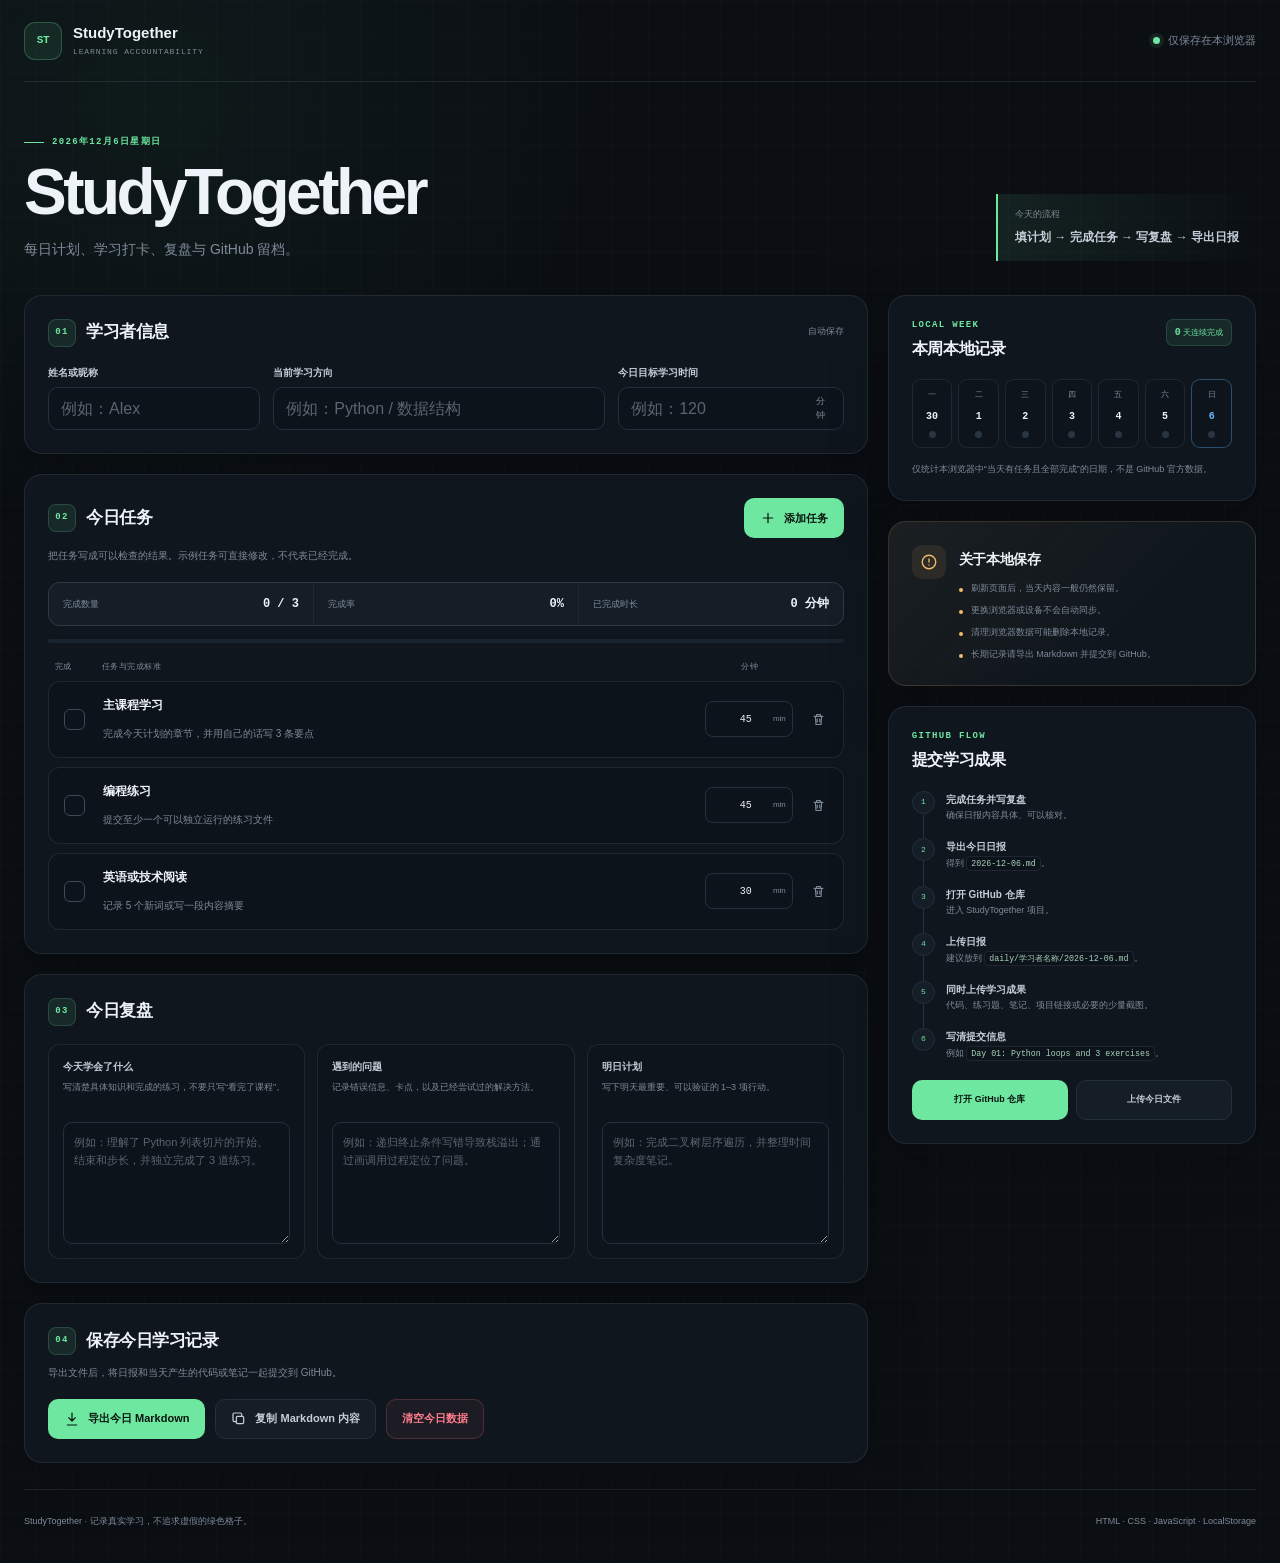
==== commit f58ba417: "Fix StudyTogether as a GitHub learning accountability tool" ====
--- a/index.html
+++ b/index.html
@@ -5,318 +5,304 @@
     <meta name="viewport" content="width=device-width, initial-scale=1.0">
     <meta
       name="description"
-      content="StudyTogether：面向计算机专业学生的远程学习监督、GitHub 学习记录与成长管理系统。"
+      content="StudyTogether：每日学习计划、打卡、复盘、Markdown 日报与 GitHub 提交流程工具。"
     >
-    <meta name="theme-color" content="#080b12">
-    <title>StudyTogether · CS 学习管理系统</title>
-    <link rel="icon" href="assets/logo.svg" type="image/svg+xml">
+    <meta name="theme-color" content="#0b0f14">
+    <title>StudyTogether · 每日学习打卡</title>
     <link rel="stylesheet" href="css/style.css">
   </head>
   <body>
-    <div class="ambient ambient-one" aria-hidden="true"></div>
-    <div class="ambient ambient-two" aria-hidden="true"></div>
-
-    <div class="app-shell">
-      <header class="topbar">
+    <div class="page-shell">
+      <header class="site-header">
         <a class="brand" href="#" aria-label="StudyTogether 首页">
-          <img src="assets/logo.svg" width="42" height="42" alt="">
+          <span class="brand-mark" aria-hidden="true">ST</span>
           <span>
             <strong>StudyTogether</strong>
-            <small>CS Growth Console</small>
+            <small>LEARNING ACCOUNTABILITY</small>
           </span>
         </a>
-
-        <div class="topbar-actions">
-          <span class="sync-status"><i></i> 数据已保存在本地</span>
-          <button class="icon-button" id="themeButton" type="button" aria-label="切换主题" title="切换主题">
-            <svg aria-hidden="true" viewBox="0 0 24 24">
-              <path d="M12 3a9 9 0 1 0 9 9 7 7 0 0 1-9-9Z"></path>
-            </svg>
-          </button>
+        <div class="local-status">
+          <span aria-hidden="true"></span>
+          仅保存在本浏览器
         </div>
       </header>
 
       <main>
-        <section class="hero" aria-labelledby="page-title">
+        <section class="intro" aria-labelledby="page-title">
           <div>
-            <p class="eyebrow"><span></span><time id="fullDate"></time></p>
-            <h1 id="page-title">把每一天的努力，<br><em>变成看得见的成长。</em></h1>
-            <p class="hero-copy">远程学习监督 · GitHub 学习记录 · CS 成长系统</p>
+            <p class="date-line">
+              <span aria-hidden="true"></span>
+              <time id="localDate"></time>
+            </p>
+            <h1 id="page-title">StudyTogether</h1>
+            <p>每日计划、学习打卡、复盘与 GitHub 留档。</p>
           </div>
-          <div class="hero-actions">
-            <button class="button button-secondary" id="exportButton" type="button">
-              <svg aria-hidden="true" viewBox="0 0 24 24">
-                <path d="M12 3v12m0 0 5-5m-5 5-5-5M5 21h14"></path>
-              </svg>
-              导出今日日志
-            </button>
-            <button class="button button-primary" id="openTaskDialog" type="button">
-              <svg aria-hidden="true" viewBox="0 0 24 24">
-                <path d="M12 5v14M5 12h14"></path>
-              </svg>
-              新建任务
-            </button>
+          <div class="intro-guide">
+            <span>今天的流程</span>
+            <strong>填计划 → 完成任务 → 写复盘 → 导出日报</strong>
           </div>
         </section>
 
-        <section class="metric-grid" aria-label="今日学习数据">
-          <article class="metric-card">
-            <div class="metric-icon flame">
-              <svg aria-hidden="true" viewBox="0 0 24 24">
-                <path d="M12.5 3.5c.5 3-1.5 4.5-3 6.5-1.2 1.6-1 4 .5 5.2-.1-2.2 1.3-3.5 2.7-4.9.3 2.4 2.8 3.4 2.8 6.3 0 1.9-1.6 3.4-3.5 3.4a7 7 0 0 1-5.6-11.2c.3 2 1.2 3.1 2.3 3.8C8.1 8.4 10.1 6.6 12.5 3.5Z"></path>
-              </svg>
-            </div>
-            <div>
-              <span class="metric-label">连续学习天数</span>
-              <strong><b id="streakMetric">12</b><small>天</small></strong>
-              <p class="positive">保持住，状态正佳</p>
-            </div>
-          </article>
-
-          <article class="metric-card">
-            <div class="metric-icon target">
-              <svg aria-hidden="true" viewBox="0 0 24 24">
-                <circle cx="12" cy="12" r="8"></circle>
-                <circle cx="12" cy="12" r="3"></circle>
-                <path d="M15 9l5-5m0 0v4m0-4h-4"></path>
-              </svg>
-            </div>
-            <div>
-              <span class="metric-label">今日完成率</span>
-              <strong><b id="completionMetric">50</b><small>%</small></strong>
-              <p id="completionHint">已完成 2 / 4 项任务</p>
-            </div>
-          </article>
-
-          <article class="metric-card">
-            <div class="metric-icon clock">
-              <svg aria-hidden="true" viewBox="0 0 24 24">
-                <circle cx="12" cy="12" r="9"></circle>
-                <path d="M12 7v5l3 2"></path>
-              </svg>
-            </div>
-            <div>
-              <span class="metric-label">学习时间</span>
-              <strong><b id="timeMetric">2.5</b><small>小时</small></strong>
-              <p>今日目标 4 小时</p>
-            </div>
-          </article>
-
-          <article class="metric-card">
-            <div class="metric-icon commit">
-              <svg aria-hidden="true" viewBox="0 0 24 24">
-                <circle cx="12" cy="12" r="3"></circle>
-                <path d="M3 12h6m6 0h6"></path>
-              </svg>
-            </div>
-            <div>
-              <span class="metric-label">GitHub Commits</span>
-              <strong><b id="commitMetric">18</b><small>次</small></strong>
-              <p class="positive">本周较上周 +20%</p>
-            </div>
-          </article>
-        </section>
-
-        <div class="dashboard-grid">
-          <div class="main-column">
+        <div class="content-grid">
+          <div class="primary-column">
+            <section class="panel profile-panel" aria-labelledby="profile-title">
+              <div class="section-heading">
+                <div>
+                  <span class="section-number">01</span>
+                  <h2 id="profile-title">学习者信息</h2>
+                </div>
+                <span class="save-indicator" id="saveIndicator" aria-live="polite">自动保存</span>
+              </div>
+
+              <div class="profile-fields">
+                <label class="field">
+                  <span>姓名或昵称</span>
+                  <input
+                    id="learnerInput"
+                    type="text"
+                    maxlength="40"
+                    autocomplete="nickname"
+                    placeholder="例如：Alex"
+                  >
+                </label>
+                <label class="field">
+                  <span>当前学习方向</span>
+                  <input
+                    id="directionInput"
+                    type="text"
+                    maxlength="60"
+                    list="directionSuggestions"
+                    placeholder="例如：Python / 数据结构"
+                  >
+                  <datalist id="directionSuggestions">
+                    <option value="Python"></option>
+                    <option value="数据结构"></option>
+                    <option value="算法"></option>
+                    <option value="英语"></option>
+                    <option value="计算机基础"></option>
+                    <option value="项目实践"></option>
+                  </datalist>
+                </label>
+                <label class="field">
+                  <span>今日目标学习时间</span>
+                  <span class="input-with-unit">
+                    <input
+                      id="targetMinutesInput"
+                      type="number"
+                      min="0"
+                      max="1440"
+                      step="5"
+                      inputmode="numeric"
+                      placeholder="例如：120"
+                    >
+                    <em>分钟</em>
+                  </span>
+                </label>
+              </div>
+            </section>
+
             <section class="panel tasks-panel" aria-labelledby="tasks-title">
-              <div class="panel-heading">
-                <div>
-                  <span class="section-kicker">TODAY</span>
+              <div class="section-heading tasks-heading">
+                <div>
+                  <span class="section-number">02</span>
                   <h2 id="tasks-title">今日任务</h2>
                 </div>
-                <span class="panel-meta" id="taskCount">2 / 4 完成</span>
-              </div>
-              <div class="progress-track" aria-hidden="true">
-                <span id="taskProgress"></span>
+                <button class="button button-primary" id="addTaskButton" type="button">
+                  <svg aria-hidden="true" viewBox="0 0 24 24">
+                    <path d="M12 5v14M5 12h14"></path>
+                  </svg>
+                  添加任务
+                </button>
+              </div>
+
+              <p class="section-help">
+                把任务写成可以检查的结果。示例任务可直接修改，不代表已经完成。
+              </p>
+
+              <div class="task-summary" aria-label="今日任务进度">
+                <div>
+                  <span>完成数量</span>
+                  <strong id="taskCount">0 / 3</strong>
+                </div>
+                <div>
+                  <span>完成率</span>
+                  <strong id="completionRate">0%</strong>
+                </div>
+                <div>
+                  <span>已完成时长</span>
+                  <strong><b id="completedMinutes">0</b> 分钟</strong>
+                </div>
+              </div>
+
+              <div
+                class="progress-track"
+                role="progressbar"
+                aria-label="今日任务完成率"
+                aria-valuemin="0"
+                aria-valuemax="100"
+                aria-valuenow="0"
+                id="progressTrack"
+              >
+                <span id="progressBar"></span>
+              </div>
+
+              <div class="task-table-labels" aria-hidden="true">
+                <span>完成</span>
+                <span>任务与完成标准</span>
+                <span>分钟</span>
+                <span></span>
               </div>
               <div class="task-list" id="taskList"></div>
-              <button class="add-task-row" id="openTaskDialogSecondary" type="button">
-                <span>＋</span> 添加学习任务
-              </button>
-            </section>
-
-            <section class="panel log-panel" aria-labelledby="log-title">
-              <div class="panel-heading">
-                <div>
-                  <span class="section-kicker">REFLECTION</span>
-                  <h2 id="log-title">学习日志</h2>
-                </div>
-                <span class="save-state" id="saveState">自动保存</span>
-              </div>
-              <div class="log-fields">
-                <label>
-                  <span>
-                    <i class="dot dot-green"></i>
-                    今天学会了什么
-                  </span>
-                  <textarea id="learnedInput" rows="3" placeholder="记录一个新知识、一次突破或值得保留的思路……"></textarea>
-                </label>
-                <label>
-                  <span>
-                    <i class="dot dot-orange"></i>
-                    遇到的问题
-                  </span>
-                  <textarea id="problemsInput" rows="3" placeholder="写下卡点、错误信息，以及你已经尝试过的方法……"></textarea>
-                </label>
-                <label>
-                  <span>
-                    <i class="dot dot-blue"></i>
-                    明日计划
-                  </span>
-                  <textarea id="tomorrowInput" rows="3" placeholder="确定明天最重要的 1–3 件事……"></textarea>
-                </label>
-              </div>
-            </section>
-
-            <section class="panel github-panel" aria-labelledby="github-title">
-              <div class="panel-heading">
-                <div class="title-with-icon">
-                  <span class="github-mark" aria-hidden="true">
-                    <svg viewBox="0 0 24 24">
-                      <path d="M12 2a10 10 0 0 0-3.16 19.49c.5.09.68-.22.68-.48v-1.87c-2.78.6-3.37-1.18-3.37-1.18-.45-1.16-1.11-1.47-1.11-1.47-.91-.62.07-.61.07-.61 1 .07 1.53 1.03 1.53 1.03.9 1.53 2.35 1.09 2.92.83.09-.65.35-1.09.64-1.34-2.22-.25-4.55-1.11-4.55-4.94 0-1.09.39-1.98 1.03-2.68-.1-.25-.45-1.27.1-2.64 0 0 .84-.27 2.75 1.02A9.56 9.56 0 0 1 12 6.82a9.5 9.5 0 0 1 2.5.34c1.9-1.29 2.74-1.02 2.74-1.02.55 1.37.2 2.39.1 2.64.64.7 1.03 1.59 1.03 2.68 0 3.84-2.34 4.68-4.57 4.93.36.31.68.92.68 1.86V21c0 .27.18.58.69.48A10 10 0 0 0 12 2Z"></path>
-                    </svg>
-                  </span>
-                  <div>
-                    <span class="section-kicker">ACTIVITY</span>
-                    <h2 id="github-title">GitHub 学习记录</h2>
-                  </div>
-                </div>
-                <a class="text-link" href="https://github.com/HECAI200510/study-together" target="_blank" rel="noreferrer">
-                  查看仓库
-                  <svg aria-hidden="true" viewBox="0 0 24 24"><path d="M7 17 17 7M8 7h9v9"></path></svg>
+            </section>
+
+            <section class="panel reflection-panel" aria-labelledby="reflection-title">
+              <div class="section-heading">
+                <div>
+                  <span class="section-number">03</span>
+                  <h2 id="reflection-title">今日复盘</h2>
+                </div>
+              </div>
+
+              <div class="reflection-fields">
+                <label class="reflection-field">
+                  <span>今天学会了什么</span>
+                  <small>写清楚具体知识和完成的练习，不要只写“看完了课程”。</small>
+                  <textarea
+                    id="learnedInput"
+                    rows="5"
+                    placeholder="例如：理解了 Python 列表切片的开始、结束和步长，并独立完成了 3 道练习。"
+                  ></textarea>
+                </label>
+                <label class="reflection-field">
+                  <span>遇到的问题</span>
+                  <small>记录错误信息、卡点，以及已经尝试过的解决方法。</small>
+                  <textarea
+                    id="problemsInput"
+                    rows="5"
+                    placeholder="例如：递归终止条件写错导致栈溢出；通过画调用过程定位了问题。"
+                  ></textarea>
+                </label>
+                <label class="reflection-field">
+                  <span>明日计划</span>
+                  <small>写下明天最重要、可以验证的 1–3 项行动。</small>
+                  <textarea
+                    id="tomorrowInput"
+                    rows="5"
+                    placeholder="例如：完成二叉树层序遍历，并整理时间复杂度笔记。"
+                  ></textarea>
+                </label>
+              </div>
+            </section>
+
+            <section class="panel report-panel" aria-labelledby="report-title">
+              <div class="section-heading">
+                <div>
+                  <span class="section-number">04</span>
+                  <h2 id="report-title">保存今日学习记录</h2>
+                </div>
+              </div>
+              <p class="section-help">
+                导出文件后，将日报和当天产生的代码或笔记一起提交到 GitHub。
+              </p>
+              <div class="report-actions">
+                <button class="button button-primary" id="exportButton" type="button">
+                  <svg aria-hidden="true" viewBox="0 0 24 24">
+                    <path d="M12 3v12m0 0 5-5m-5 5-5-5M5 21h14"></path>
+                  </svg>
+                  导出今日 Markdown
+                </button>
+                <button class="button button-secondary" id="copyButton" type="button">
+                  <svg aria-hidden="true" viewBox="0 0 24 24">
+                    <rect x="8" y="8" width="11" height="11" rx="2"></rect>
+                    <path d="M16 8V5a2 2 0 0 0-2-2H5a2 2 0 0 0-2 2v9a2 2 0 0 0 2 2h3"></path>
+                  </svg>
+                  复制 Markdown 内容
+                </button>
+                <button class="button button-danger" id="clearButton" type="button">
+                  清空今日数据
+                </button>
+              </div>
+            </section>
+          </div>
+
+          <aside class="side-column">
+            <section class="panel week-panel" aria-labelledby="week-title">
+              <div class="section-heading side-heading">
+                <div>
+                  <span class="section-label">LOCAL WEEK</span>
+                  <h2 id="week-title">本周本地记录</h2>
+                </div>
+                <span class="streak"><b id="streakCount">0</b> 天连续完成</span>
+              </div>
+              <div class="week-grid" id="weekGrid"></div>
+              <p class="fine-print">
+                仅统计本浏览器中“当天有任务且全部完成”的日期，不是 GitHub 官方数据。
+              </p>
+            </section>
+
+            <section class="panel storage-panel" aria-labelledby="storage-title">
+              <div class="notice-icon" aria-hidden="true">
+                <svg viewBox="0 0 24 24">
+                  <path d="M12 8v4m0 4h.01"></path>
+                  <circle cx="12" cy="12" r="9"></circle>
+                </svg>
+              </div>
+              <div>
+                <h2 id="storage-title">关于本地保存</h2>
+                <ul>
+                  <li>刷新页面后，当天内容一般仍然保留。</li>
+                  <li>更换浏览器或设备不会自动同步。</li>
+                  <li>清理浏览器数据可能删除本地记录。</li>
+                  <li>长期记录请导出 Markdown 并提交到 GitHub。</li>
+                </ul>
+              </div>
+            </section>
+
+            <section class="panel workflow-panel" aria-labelledby="workflow-title">
+              <div class="section-heading side-heading">
+                <div>
+                  <span class="section-label">GITHUB FLOW</span>
+                  <h2 id="workflow-title">提交学习成果</h2>
+                </div>
+              </div>
+              <ol class="workflow-list">
+                <li><span>1</span><p><strong>完成任务并写复盘</strong>确保日报内容具体、可以核对。</p></li>
+                <li><span>2</span><p><strong>导出今日日报</strong>得到 <code id="reportFilename">YYYY-MM-DD.md</code>。</p></li>
+                <li><span>3</span><p><strong>打开 GitHub 仓库</strong>进入 StudyTogether 项目。</p></li>
+                <li><span>4</span><p><strong>上传日报</strong>建议放到 <code id="suggestedPath">daily/姓名/YYYY-MM-DD.md</code>。</p></li>
+                <li><span>5</span><p><strong>同时上传学习成果</strong>代码、练习题、笔记、项目链接或必要的少量截图。</p></li>
+                <li><span>6</span><p><strong>写清提交信息</strong>例如 <code>Day 01: Python loops and 3 exercises</code>。</p></li>
+              </ol>
+              <div class="workflow-actions">
+                <a
+                  class="button button-primary"
+                  href="https://github.com/HECAI200510/study-together"
+                  target="_blank"
+                  rel="noreferrer"
+                >
+                  打开 GitHub 仓库
                 </a>
-              </div>
-
-              <div class="github-summary">
-                <div>
-                  <strong id="githubTotal">18</strong>
-                  <span>本月 Commits</span>
-                </div>
-                <div>
-                  <strong id="activeDays">14</strong>
-                  <span>活跃天数</span>
-                </div>
-                <div>
-                  <strong>6</strong>
-                  <span>学习仓库</span>
-                </div>
-              </div>
-
-              <div class="heatmap-wrap">
-                <div class="heatmap-header">
-                  <span>学习热力图</span>
-                  <span class="heatmap-legend">少 <i></i><i></i><i></i><i></i><i></i> 多</span>
-                </div>
-                <div class="heatmap" id="heatmap" role="img" aria-label="最近十六周学习活跃度占位图"></div>
-              </div>
-
-              <div class="recent-commits">
-                <h3>最近提交</h3>
-                <ul id="commitList"></ul>
-              </div>
-            </section>
-          </div>
-
-          <aside class="side-column">
-            <section class="panel growth-panel" aria-labelledby="growth-title">
-              <div class="panel-heading">
-                <div>
-                  <span class="section-kicker">GROWTH</span>
-                  <h2 id="growth-title">成长统计</h2>
-                </div>
-                <span class="level-chip">LV. 7</span>
-              </div>
-              <div class="level-overview">
-                <div class="level-ring" aria-label="当前等级进度 72%">
-                  <span>72<small>%</small></span>
-                </div>
-                <div>
-                  <strong>进阶学习者</strong>
-                  <p>距离 LV. 8 还需 280 XP</p>
-                  <div class="xp-track"><span></span></div>
-                  <small>720 / 1000 XP</small>
-                </div>
-              </div>
-              <dl class="growth-stats">
-                <div>
-                  <dt>总学习时间</dt>
-                  <dd>126.5 <small>小时</small></dd>
-                </div>
-                <div>
-                  <dt>最长连续</dt>
-                  <dd>21 <small>天</small></dd>
-                </div>
-                <div>
-                  <dt>完成任务</dt>
-                  <dd id="totalTasks">148 <small>项</small></dd>
-                </div>
-              </dl>
-            </section>
-
-            <section class="panel focus-panel" aria-labelledby="focus-title">
-              <div class="panel-heading compact">
-                <h2 id="focus-title">本周学习分布</h2>
-                <span>24.5h</span>
-              </div>
-              <div class="focus-list" id="focusList"></div>
-            </section>
-
-            <section class="quote-card">
-              <svg aria-hidden="true" viewBox="0 0 24 24">
-                <path d="M7 17h3l2-4V7H6v6h3l-2 4Zm9 0h3l2-4V7h-6v6h3l-2 4Z"></path>
-              </svg>
-              <blockquote>“The best way to predict the future is to invent it.”</blockquote>
-              <cite>— Alan Kay</cite>
+                <a
+                  class="button button-secondary"
+                  href="https://github.com/HECAI200510/study-together/upload/main"
+                  target="_blank"
+                  rel="noreferrer"
+                >
+                  上传今日文件
+                </a>
+              </div>
             </section>
           </aside>
         </div>
       </main>
 
       <footer>
-        <span>StudyTogether · Build in public, grow together.</span>
-        <span>所有数据仅保存在当前浏览器</span>
+        <span>StudyTogether · 记录真实学习，不追求虚假的绿色格子。</span>
+        <span>HTML · CSS · JavaScript · LocalStorage</span>
       </footer>
     </div>
 
-    <dialog id="taskDialog">
-      <form id="taskForm" method="dialog">
-        <div class="dialog-heading">
-          <div>
-            <span class="section-kicker">NEW TASK</span>
-            <h2>添加学习任务</h2>
-          </div>
-          <button class="dialog-close" type="button" id="closeTaskDialog" aria-label="关闭">×</button>
-        </div>
-        <label>
-          任务名称
-          <input id="taskTitleInput" name="title" maxlength="60" placeholder="例如：完成二叉树遍历练习" required>
-        </label>
-        <div class="dialog-row">
-          <label>
-            分类
-            <select id="taskCategoryInput" name="category">
-              <option value="编程">编程</option>
-              <option value="算法">算法</option>
-              <option value="课程">课程</option>
-              <option value="阅读">阅读</option>
-            </select>
-          </label>
-          <label>
-            预计时长（分钟）
-            <input id="taskMinutesInput" name="minutes" type="number" min="5" max="480" step="5" value="45">
-          </label>
-        </div>
-        <div class="dialog-actions">
-          <button class="button button-secondary" type="button" id="cancelTaskDialog">取消</button>
-          <button class="button button-primary" type="submit">添加任务</button>
-        </div>
-      </form>
-    </dialog>
-
     <div class="toast" id="toast" role="status" aria-live="polite"></div>
-
-    <script src="js/data.js"></script>
     <script src="js/app.js"></script>
   </body>
 </html>
--- a/css/style.css
+++ b/css/style.css
@@ -1,25 +1,23 @@
 :root {
   color-scheme: dark;
-  --bg: #080b12;
-  --bg-elevated: #0d111a;
-  --panel: rgba(16, 21, 31, 0.88);
-  --panel-solid: #10151f;
-  --panel-soft: #151b27;
-  --line: rgba(151, 166, 190, 0.14);
-  --line-strong: rgba(151, 166, 190, 0.24);
-  --text: #f3f6fb;
-  --muted: #8993a5;
-  --muted-strong: #b4bdcb;
-  --accent: #73f6a7;
-  --accent-strong: #44dd83;
-  --cyan: #58d9f7;
-  --blue: #74a7ff;
-  --orange: #ffad66;
-  --purple: #b59cff;
-  --danger: #ff768b;
-  --shadow: 0 22px 70px rgba(0, 0, 0, 0.3);
-  --radius-lg: 22px;
-  --radius-md: 15px;
+  --bg: #0b0f14;
+  --panel: #11171f;
+  --panel-soft: #151d27;
+  --input: #0d131a;
+  --line: #24303d;
+  --line-soft: rgba(141, 158, 177, 0.14);
+  --text: #edf3f8;
+  --text-soft: #c5ced8;
+  --muted: #7f8b99;
+  --accent: #6ee7a0;
+  --accent-strong: #46cb7c;
+  --accent-soft: rgba(110, 231, 160, 0.09);
+  --blue: #69b8ff;
+  --warning: #f1bd6b;
+  --danger: #ff7d8d;
+  --shadow: 0 20px 60px rgba(0, 0, 0, 0.24);
+  --radius-lg: 18px;
+  --radius-md: 12px;
 }
 
 * {
@@ -34,45 +32,31 @@
   min-width: 320px;
   min-height: 100vh;
   margin: 0;
-  overflow-x: hidden;
   background:
+    radial-gradient(circle at 12% 6%, rgba(69, 200, 124, 0.06), transparent 28rem),
     linear-gradient(rgba(255, 255, 255, 0.012) 1px, transparent 1px),
     linear-gradient(90deg, rgba(255, 255, 255, 0.012) 1px, transparent 1px),
     var(--bg);
-  background-size: 36px 36px;
+  background-size: auto, 36px 36px, 36px 36px, auto;
   color: var(--text);
   font-family:
     Inter, ui-sans-serif, -apple-system, BlinkMacSystemFont, "Segoe UI",
     "Microsoft YaHei", sans-serif;
-  line-height: 1.5;
+  line-height: 1.55;
   -webkit-font-smoothing: antialiased;
-}
-
-body.light-theme {
-  color-scheme: light;
-  --bg: #edf1f4;
-  --bg-elevated: #f8fafb;
-  --panel: rgba(255, 255, 255, 0.88);
-  --panel-solid: #ffffff;
-  --panel-soft: #f1f4f5;
-  --line: rgba(35, 47, 58, 0.1);
-  --line-strong: rgba(35, 47, 58, 0.18);
-  --text: #172026;
-  --muted: #68747d;
-  --muted-strong: #48545d;
-  --shadow: 0 20px 55px rgba(40, 55, 65, 0.1);
 }
 
 button,
 input,
-select,
 textarea {
   color: inherit;
   font: inherit;
 }
 
 button,
-a {
+a,
+input,
+textarea {
   -webkit-tap-highlight-color: transparent;
 }
 
@@ -94,419 +78,438 @@
   stroke-width: 1.8;
 }
 
-.ambient {
-  position: fixed;
-  z-index: -1;
-  width: 500px;
-  height: 500px;
-  border-radius: 50%;
-  filter: blur(130px);
-  opacity: 0.08;
-  pointer-events: none;
-}
-
-.ambient-one {
-  top: -180px;
-  left: 14%;
-  background: var(--accent);
-}
-
-.ambient-two {
-  right: -220px;
-  top: 32%;
-  background: var(--blue);
-}
-
-.app-shell {
-  width: min(1440px, calc(100% - 48px));
+.page-shell {
+  width: min(1320px, calc(100% - 48px));
   margin: 0 auto;
 }
 
-.topbar {
+.site-header {
   display: flex;
+  min-height: 82px;
   align-items: center;
   justify-content: space-between;
-  min-height: 88px;
-  border-bottom: 1px solid var(--line);
+  border-bottom: 1px solid var(--line-soft);
 }
 
 .brand {
   display: inline-flex;
   align-items: center;
-  gap: 12px;
-}
-
-.brand img {
-  border: 1px solid var(--line);
-  border-radius: 13px;
-  box-shadow: 0 8px 26px rgba(74, 225, 142, 0.08);
-}
-
-.brand span {
-  display: grid;
-  line-height: 1.2;
+  gap: 11px;
+}
+
+.brand-mark {
+  display: grid;
+  width: 38px;
+  height: 38px;
+  place-items: center;
+  border: 1px solid rgba(110, 231, 160, 0.25);
+  border-radius: 11px;
+  background: var(--accent-soft);
+  color: var(--accent);
+  font-family: "SFMono-Regular", Consolas, monospace;
+  font-size: 11px;
+  font-weight: 800;
+  letter-spacing: -0.04em;
+}
+
+.brand > span:last-child {
+  display: grid;
+  line-height: 1.18;
 }
 
 .brand strong {
-  font-size: 16px;
-  letter-spacing: -0.02em;
+  font-size: 15px;
 }
 
 .brand small {
-  margin-top: 4px;
+  margin-top: 5px;
   color: var(--muted);
   font-family: "SFMono-Regular", Consolas, monospace;
-  font-size: 10px;
-  letter-spacing: 0.08em;
-  text-transform: uppercase;
-}
-
-.topbar-actions,
-.hero-actions {
-  display: flex;
-  align-items: center;
-  gap: 12px;
-}
-
-.sync-status {
+  font-size: 8px;
+  letter-spacing: 0.11em;
+}
+
+.local-status {
   display: inline-flex;
   align-items: center;
   gap: 8px;
   color: var(--muted);
-  font-size: 12px;
-}
-
-.sync-status i {
+  font-size: 11px;
+}
+
+.local-status span {
   width: 7px;
   height: 7px;
   border-radius: 50%;
   background: var(--accent);
-  box-shadow: 0 0 0 4px rgba(115, 246, 167, 0.08);
-}
-
-.icon-button {
-  display: grid;
-  width: 38px;
-  height: 38px;
-  place-items: center;
-  border: 1px solid var(--line);
-  border-radius: 11px;
-  background: var(--panel);
-  color: var(--muted-strong);
-  cursor: pointer;
-  transition: 160ms ease;
-}
-
-.icon-button:hover {
-  border-color: var(--line-strong);
-  color: var(--accent);
-  transform: translateY(-1px);
-}
-
-.icon-button svg {
-  width: 18px;
-}
-
-.hero {
+  box-shadow: 0 0 0 4px var(--accent-soft);
+}
+
+.intro {
   display: flex;
   align-items: flex-end;
   justify-content: space-between;
-  gap: 40px;
-  padding: 64px 0 42px;
-}
-
-.eyebrow,
-.section-kicker {
+  gap: 36px;
+  padding: 54px 0 34px;
+}
+
+.date-line,
+.section-number,
+.section-label {
   color: var(--accent);
   font-family: "SFMono-Regular", Consolas, monospace;
-  font-size: 10px;
+  font-size: 9px;
   font-weight: 700;
-  letter-spacing: 0.18em;
+  letter-spacing: 0.15em;
   text-transform: uppercase;
 }
 
-.eyebrow {
+.date-line {
   display: flex;
   align-items: center;
-  gap: 9px;
-  margin: 0 0 14px;
-}
-
-.eyebrow span {
-  width: 22px;
+  gap: 8px;
+  margin: 0 0 10px;
+}
+
+.date-line span {
+  width: 20px;
   height: 1px;
   background: var(--accent);
 }
 
-.hero h1 {
+.intro h1 {
   margin: 0;
-  font-size: clamp(34px, 4.5vw, 62px);
-  font-weight: 720;
+  font-size: clamp(38px, 5vw, 64px);
   letter-spacing: -0.055em;
-  line-height: 1.12;
-}
-
-.hero h1 em {
-  color: var(--muted-strong);
-  font-style: normal;
-  font-weight: 500;
-}
-
-.hero-copy {
-  margin: 18px 0 0;
+  line-height: 1;
+}
+
+.intro > div:first-child > p:last-child {
+  margin: 15px 0 0;
   color: var(--muted);
   font-size: 14px;
-  letter-spacing: 0.04em;
-}
-
-.button {
-  display: inline-flex;
-  min-height: 43px;
-  align-items: center;
-  justify-content: center;
-  gap: 9px;
-  padding: 0 17px;
-  border: 1px solid transparent;
-  border-radius: 12px;
-  cursor: pointer;
-  font-size: 13px;
-  font-weight: 650;
-  transition: 160ms ease;
-}
-
-.button svg {
-  width: 17px;
-}
-
-.button:hover {
-  transform: translateY(-2px);
-}
-
-.button-primary {
-  background: var(--accent);
-  color: #07130c;
-  box-shadow: 0 10px 30px rgba(70, 224, 133, 0.16);
-}
-
-.button-primary:hover {
-  background: #8bffb6;
-}
-
-.button-secondary {
-  border-color: var(--line);
-  background: var(--panel);
-  color: var(--muted-strong);
-}
-
-.button-secondary:hover {
-  border-color: var(--line-strong);
-  color: var(--text);
-}
-
-.metric-grid {
-  display: grid;
-  grid-template-columns: repeat(4, 1fr);
-  gap: 14px;
-  margin-bottom: 22px;
-}
-
-.metric-card {
-  display: flex;
-  min-width: 0;
-  align-items: center;
-  gap: 16px;
-  padding: 21px;
-  border: 1px solid var(--line);
-  border-radius: var(--radius-md);
-  background: var(--panel);
-  box-shadow: 0 9px 32px rgba(0, 0, 0, 0.08);
-  backdrop-filter: blur(18px);
-  transition: 180ms ease;
-}
-
-.metric-card:hover {
-  border-color: var(--line-strong);
-  transform: translateY(-2px);
-}
-
-.metric-icon {
-  display: grid;
-  flex: 0 0 46px;
-  width: 46px;
-  height: 46px;
-  place-items: center;
-  border: 1px solid;
-  border-radius: 14px;
-}
-
-.metric-icon svg {
-  width: 22px;
-}
-
-.metric-icon.flame {
-  border-color: rgba(255, 173, 102, 0.18);
-  background: rgba(255, 173, 102, 0.08);
-  color: var(--orange);
-}
-
-.metric-icon.target {
-  border-color: rgba(115, 246, 167, 0.18);
-  background: rgba(115, 246, 167, 0.08);
-  color: var(--accent);
-}
-
-.metric-icon.clock {
-  border-color: rgba(88, 217, 247, 0.18);
-  background: rgba(88, 217, 247, 0.08);
-  color: var(--cyan);
-}
-
-.metric-icon.commit {
-  border-color: rgba(181, 156, 255, 0.18);
-  background: rgba(181, 156, 255, 0.08);
-  color: var(--purple);
-}
-
-.metric-card > div:last-child {
-  min-width: 0;
-}
-
-.metric-label {
-  display: block;
-  overflow: hidden;
-  margin-bottom: 2px;
-  color: var(--muted);
-  font-size: 11px;
-  text-overflow: ellipsis;
-  white-space: nowrap;
-}
-
-.metric-card strong {
-  display: flex;
-  align-items: baseline;
-  gap: 5px;
-  line-height: 1.2;
-}
-
-.metric-card strong b {
-  font-size: 29px;
-  letter-spacing: -0.04em;
-}
-
-.metric-card strong small {
-  color: var(--muted-strong);
-  font-size: 11px;
-  font-weight: 500;
-}
-
-.metric-card p {
-  overflow: hidden;
-  margin: 3px 0 0;
-  color: var(--muted);
-  font-size: 10px;
-  text-overflow: ellipsis;
-  white-space: nowrap;
-}
-
-.metric-card p.positive {
-  color: var(--accent-strong);
-}
-
-.dashboard-grid {
-  display: grid;
-  grid-template-columns: minmax(0, 1.72fr) minmax(300px, 0.78fr);
-  gap: 22px;
-}
-
-.main-column,
+}
+
+.intro-guide {
+  display: grid;
+  gap: 6px;
+  padding: 14px 17px;
+  border-left: 2px solid var(--accent);
+  background: linear-gradient(90deg, var(--accent-soft), transparent);
+}
+
+.intro-guide span {
+  color: var(--muted);
+  font-size: 9px;
+}
+
+.intro-guide strong {
+  color: var(--text-soft);
+  font-size: 12px;
+  font-weight: 600;
+}
+
+.content-grid {
+  display: grid;
+  grid-template-columns: minmax(0, 1.65fr) minmax(300px, 0.72fr);
+  gap: 20px;
+}
+
+.primary-column,
 .side-column {
   display: grid;
   align-content: start;
-  gap: 22px;
+  gap: 20px;
 }
 
 .panel {
-  padding: 24px;
-  border: 1px solid var(--line);
+  padding: 23px;
+  border: 1px solid var(--line-soft);
   border-radius: var(--radius-lg);
-  background: var(--panel);
+  background: rgba(17, 23, 31, 0.92);
   box-shadow: var(--shadow);
-  backdrop-filter: blur(18px);
-}
-
-.panel-heading {
+}
+
+.section-heading {
   display: flex;
   align-items: center;
   justify-content: space-between;
   gap: 18px;
-  margin-bottom: 20px;
-}
-
-.panel-heading.compact {
-  margin-bottom: 23px;
-}
-
-.panel-heading h2,
-.recent-commits h3,
-.dialog-heading h2 {
-  margin: 3px 0 0;
+  margin-bottom: 18px;
+}
+
+.section-heading > div:first-child {
+  display: flex;
+  align-items: center;
+  gap: 10px;
+}
+
+.section-heading h2,
+.storage-panel h2 {
+  margin: 0;
   font-size: 17px;
   letter-spacing: -0.025em;
 }
 
-.panel-heading.compact h2 {
-  margin: 0;
-}
-
-.panel-heading.compact > span,
-.panel-meta,
-.save-state {
+.section-number {
+  display: grid;
+  width: 28px;
+  height: 28px;
+  place-items: center;
+  border: 1px solid rgba(110, 231, 160, 0.18);
+  border-radius: 8px;
+  background: var(--accent-soft);
+}
+
+.save-indicator {
   color: var(--muted);
   font-family: "SFMono-Regular", Consolas, monospace;
+  font-size: 9px;
+  transition: color 160ms ease;
+}
+
+.save-indicator.saved {
+  color: var(--accent);
+}
+
+.profile-fields {
+  display: grid;
+  grid-template-columns: 0.8fr 1.25fr 0.85fr;
+  gap: 13px;
+}
+
+.field,
+.reflection-field {
+  display: grid;
+  gap: 7px;
+}
+
+.field > span:first-child,
+.reflection-field > span:first-child {
+  color: var(--text-soft);
   font-size: 10px;
-}
-
-.save-state.saved {
-  color: var(--accent);
-}
-
-.progress-track,
-.xp-track {
+  font-weight: 650;
+}
+
+input,
+textarea {
+  width: 100%;
+  border: 1px solid var(--line);
+  outline: none;
+  background: var(--input);
+  transition:
+    border-color 160ms ease,
+    box-shadow 160ms ease;
+}
+
+input:focus,
+textarea:focus {
+  border-color: rgba(110, 231, 160, 0.5);
+  box-shadow: 0 0 0 3px rgba(110, 231, 160, 0.06);
+}
+
+input::placeholder,
+textarea::placeholder {
+  color: #596572;
+}
+
+.field > input,
+.input-with-unit {
+  height: 43px;
+  border-radius: 10px;
+}
+
+.field > input {
+  padding: 0 12px;
+}
+
+.input-with-unit {
+  display: flex;
+  overflow: hidden;
+  border: 1px solid var(--line);
+  background: var(--input);
+  transition:
+    border-color 160ms ease,
+    box-shadow 160ms ease;
+}
+
+.input-with-unit:focus-within {
+  border-color: rgba(110, 231, 160, 0.5);
+  box-shadow: 0 0 0 3px rgba(110, 231, 160, 0.06);
+}
+
+.input-with-unit input {
+  height: 100%;
+  min-width: 0;
+  padding: 0 0 0 12px;
+  border: 0;
+  background: transparent;
+  box-shadow: none;
+}
+
+.input-with-unit em {
+  display: grid;
+  padding: 0 12px;
+  place-items: center;
+  color: var(--muted);
+  font-size: 9px;
+  font-style: normal;
+}
+
+.button {
+  display: inline-flex;
+  min-height: 40px;
+  align-items: center;
+  justify-content: center;
+  gap: 8px;
+  padding: 0 15px;
+  border: 1px solid transparent;
+  border-radius: 10px;
+  cursor: pointer;
+  font-size: 11px;
+  font-weight: 700;
+  transition:
+    transform 150ms ease,
+    border-color 150ms ease,
+    background 150ms ease;
+}
+
+.button:hover {
+  transform: translateY(-1px);
+}
+
+.button svg {
+  width: 16px;
+}
+
+.button-primary {
+  background: var(--accent);
+  color: #08140d;
+}
+
+.button-primary:hover {
+  background: #87efaf;
+}
+
+.button-secondary {
+  border-color: var(--line);
+  background: var(--panel-soft);
+  color: var(--text-soft);
+}
+
+.button-secondary:hover {
+  border-color: #3b4a5b;
+}
+
+.button-danger {
+  border-color: rgba(255, 125, 141, 0.2);
+  background: rgba(255, 125, 141, 0.06);
+  color: var(--danger);
+}
+
+.button-danger:hover {
+  border-color: rgba(255, 125, 141, 0.4);
+}
+
+.section-help {
+  margin: -8px 0 18px;
+  color: var(--muted);
+  font-size: 10px;
+}
+
+.task-summary {
+  display: grid;
+  grid-template-columns: repeat(3, 1fr);
+  overflow: hidden;
+  margin-bottom: 13px;
+  border: 1px solid var(--line-soft);
+  border-radius: var(--radius-md);
+  background: var(--line-soft);
+  gap: 1px;
+}
+
+.task-summary > div {
+  display: flex;
+  align-items: baseline;
+  justify-content: space-between;
+  gap: 10px;
+  padding: 12px 14px;
+  background: var(--panel-soft);
+}
+
+.task-summary span {
+  color: var(--muted);
+  font-size: 9px;
+}
+
+.task-summary strong {
+  font-family: "SFMono-Regular", Consolas, monospace;
+  font-size: 12px;
+}
+
+.task-summary strong b {
+  font: inherit;
+}
+
+.progress-track {
   height: 4px;
   overflow: hidden;
+  margin-bottom: 18px;
   border-radius: 999px;
-  background: var(--panel-soft);
-}
-
-.progress-track {
-  margin: -7px 0 15px;
-}
-
-.progress-track span,
-.xp-track span {
+  background: #1a242f;
+}
+
+.progress-track span {
   display: block;
+  width: 0;
   height: 100%;
   border-radius: inherit;
-  background: linear-gradient(90deg, var(--accent-strong), var(--cyan));
-  transition: width 320ms ease;
-}
-
-.progress-track span {
-  width: 50%;
+  background: linear-gradient(90deg, var(--accent-strong), #6edbc7);
+  transition: width 250ms ease;
+}
+
+.task-table-labels,
+.task-item {
+  display: grid;
+  grid-template-columns: 36px minmax(0, 1fr) 88px 32px;
+  gap: 11px;
+}
+
+.task-table-labels {
+  padding: 0 7px 7px;
+  color: var(--muted);
+  font-family: "SFMono-Regular", Consolas, monospace;
+  font-size: 8px;
+  letter-spacing: 0.06em;
+  text-transform: uppercase;
+}
+
+.task-table-labels span:nth-child(3) {
+  text-align: center;
 }
 
 .task-list {
   display: grid;
+  gap: 9px;
 }
 
 .task-item {
-  display: grid;
-  grid-template-columns: auto 1fr auto auto;
   align-items: center;
-  gap: 13px;
-  min-width: 0;
-  padding: 15px 4px;
-  border-bottom: 1px solid var(--line);
+  padding: 12px 7px;
+  border: 1px solid var(--line-soft);
+  border-radius: 12px;
+  background: rgba(13, 19, 26, 0.55);
+  transition:
+    border-color 160ms ease,
+    opacity 160ms ease;
+}
+
+.task-item:focus-within {
+  border-color: rgba(110, 231, 160, 0.25);
+}
+
+.task-item.done {
+  opacity: 0.66;
 }
 
 .task-check {
@@ -514,27 +517,26 @@
   display: grid;
   width: 21px;
   height: 21px;
-  flex: 0 0 auto;
+  margin: 0 auto;
   place-items: center;
-  border: 1px solid var(--line-strong);
-  border-radius: 7px;
+  border: 1px solid #3b4958;
+  border-radius: 6px;
   background: transparent;
   cursor: pointer;
-  transition: 160ms ease;
 }
 
 .task-check svg {
   width: 13px;
   opacity: 0;
-  stroke-width: 2.4;
+  stroke-width: 2.6;
   transform: scale(0.6);
-  transition: 160ms ease;
+  transition: 140ms ease;
 }
 
 .task-item.done .task-check {
   border-color: var(--accent);
   background: var(--accent);
-  color: #07130c;
+  color: #07130b;
 }
 
 .task-item.done .task-check svg {
@@ -542,61 +544,80 @@
   transform: scale(1);
 }
 
-.task-body {
+.task-content {
+  display: grid;
   min-width: 0;
-}
-
-.task-body strong {
-  display: block;
-  overflow: hidden;
-  font-size: 13px;
-  font-weight: 580;
-  text-overflow: ellipsis;
-  white-space: nowrap;
-  transition: 160ms ease;
-}
-
-.task-item.done .task-body strong {
+  gap: 5px;
+}
+
+.task-content input,
+.task-minutes {
+  border: 0;
+  background: transparent;
+  box-shadow: none;
+}
+
+.task-title-input {
+  height: 24px;
+  padding: 0;
+  color: var(--text);
+  font-size: 12px;
+  font-weight: 650;
+}
+
+.task-criterion-input {
+  height: 22px;
+  padding: 0;
+  color: var(--muted);
+  font-size: 10px;
+}
+
+.task-item.done .task-title-input {
   color: var(--muted);
   text-decoration: line-through;
-  text-decoration-color: var(--muted);
-}
-
-.task-body span {
-  display: block;
-  margin-top: 3px;
-  color: var(--muted);
-  font-size: 10px;
-}
-
-.task-time {
-  display: flex;
-  align-items: center;
-  gap: 6px;
-  color: var(--muted);
+}
+
+.task-minutes-wrap {
+  position: relative;
+}
+
+.task-minutes {
+  height: 36px;
+  padding: 0 25px 0 7px;
+  border: 1px solid var(--line);
+  border-radius: 8px;
+  background: var(--input);
   font-family: "SFMono-Regular", Consolas, monospace;
   font-size: 10px;
-}
-
-.task-time svg {
-  width: 13px;
+  text-align: right;
+}
+
+.task-minutes-wrap span {
+  position: absolute;
+  top: 50%;
+  right: 7px;
+  color: var(--muted);
+  font-size: 8px;
+  pointer-events: none;
+  transform: translateY(-50%);
 }
 
 .task-delete {
-  padding: 6px;
+  display: grid;
+  width: 30px;
+  height: 30px;
+  place-items: center;
+  border-radius: 8px;
   background: transparent;
   color: var(--muted);
   cursor: pointer;
-  opacity: 0;
-  transition: 160ms ease;
-}
-
-.task-item:hover .task-delete,
-.task-delete:focus-visible {
-  opacity: 1;
+  transition:
+    color 150ms ease,
+    background 150ms ease;
 }
 
 .task-delete:hover {
+  background: rgba(255, 125, 141, 0.07);
   color: var(--danger);
 }
 
@@ -604,571 +625,298 @@
   width: 15px;
 }
 
-.add-task-row {
-  display: flex;
-  width: 100%;
-  align-items: center;
-  gap: 11px;
-  padding: 16px 4px 2px;
-  background: transparent;
-  color: var(--muted);
-  cursor: pointer;
-  font-size: 12px;
-  transition: 160ms ease;
-}
-
-.add-task-row:hover {
-  color: var(--accent);
-}
-
-.add-task-row span {
-  display: grid;
-  width: 21px;
-  height: 21px;
-  place-items: center;
-  border: 1px dashed var(--line-strong);
-  border-radius: 7px;
-}
-
-.log-fields {
+.task-empty {
+  padding: 28px 16px;
+  border: 1px dashed var(--line);
+  border-radius: 12px;
+  color: var(--muted);
+  font-size: 11px;
+  text-align: center;
+}
+
+.reflection-fields {
   display: grid;
   grid-template-columns: repeat(3, 1fr);
   gap: 12px;
 }
 
-.log-fields label {
-  display: block;
+.reflection-field {
   padding: 14px;
-  border: 1px solid var(--line);
-  border-radius: var(--radius-md);
-  background: rgba(255, 255, 255, 0.012);
-}
-
-.log-fields label > span {
-  display: flex;
-  align-items: center;
-  gap: 7px;
-  margin-bottom: 10px;
-  color: var(--muted-strong);
+  border: 1px solid var(--line-soft);
+  border-radius: 12px;
+  background: rgba(13, 19, 26, 0.48);
+}
+
+.reflection-field small {
+  min-height: 34px;
+  color: var(--muted);
+  font-size: 9px;
+  line-height: 1.5;
+}
+
+.reflection-field textarea {
+  min-height: 122px;
+  padding: 10px;
+  border-radius: 9px;
+  color: var(--text-soft);
   font-size: 11px;
-  font-weight: 600;
-}
-
-.dot {
-  width: 6px;
-  height: 6px;
-  border-radius: 50%;
-}
-
-.dot-green {
-  background: var(--accent);
-}
-
-.dot-orange {
-  background: var(--orange);
-}
-
-.dot-blue {
-  background: var(--blue);
-}
-
-textarea,
-input,
-select {
-  width: 100%;
-  border: 1px solid var(--line);
-  outline: none;
-  background: var(--bg-elevated);
-  transition: 160ms ease;
-}
-
-textarea:focus,
-input:focus,
-select:focus {
-  border-color: rgba(115, 246, 167, 0.48);
-  box-shadow: 0 0 0 3px rgba(115, 246, 167, 0.06);
-}
-
-textarea {
-  min-height: 105px;
-  padding: 0;
-  border: 0;
-  background: transparent;
-  color: var(--muted-strong);
-  font-size: 12px;
   line-height: 1.65;
   resize: vertical;
 }
 
-textarea:focus {
-  border: 0;
-  box-shadow: none;
-}
-
-textarea::placeholder,
-input::placeholder {
-  color: var(--muted);
-  opacity: 0.65;
-}
-
-.title-with-icon {
+.report-actions {
   display: flex;
-  align-items: center;
-  gap: 12px;
-}
-
-.github-mark {
-  display: grid;
-  width: 39px;
-  height: 39px;
+  flex-wrap: wrap;
+  gap: 10px;
+}
+
+.side-heading {
+  align-items: flex-start;
+}
+
+.side-heading > div:first-child {
+  display: grid;
+  gap: 4px;
+}
+
+.side-heading h2 {
+  font-size: 16px;
+}
+
+.streak {
+  padding: 5px 8px;
+  border: 1px solid rgba(110, 231, 160, 0.16);
+  border-radius: 7px;
+  background: var(--accent-soft);
+  color: var(--accent);
+  font-size: 8px;
+  white-space: nowrap;
+}
+
+.streak b {
+  font-family: "SFMono-Regular", Consolas, monospace;
+  font-size: 10px;
+}
+
+.week-grid {
+  display: grid;
+  grid-template-columns: repeat(7, 1fr);
+  gap: 6px;
+}
+
+.week-day {
+  display: grid;
+  min-width: 0;
+  justify-items: center;
+  gap: 7px;
+  padding: 9px 2px;
+  border: 1px solid var(--line-soft);
+  border-radius: 9px;
+  background: rgba(13, 19, 26, 0.48);
+}
+
+.week-day span {
+  color: var(--muted);
+  font-size: 8px;
+}
+
+.week-day strong {
+  font-family: "SFMono-Regular", Consolas, monospace;
+  font-size: 10px;
+}
+
+.week-day i {
+  width: 7px;
+  height: 7px;
+  border-radius: 50%;
+  background: #2a3542;
+}
+
+.week-day.today {
+  border-color: rgba(105, 184, 255, 0.35);
+}
+
+.week-day.today strong {
+  color: var(--blue);
+}
+
+.week-day.complete i {
+  background: var(--accent);
+  box-shadow: 0 0 8px rgba(110, 231, 160, 0.35);
+}
+
+.fine-print {
+  margin: 14px 0 0;
+  color: var(--muted);
+  font-size: 9px;
+  line-height: 1.6;
+}
+
+.storage-panel {
+  display: grid;
+  grid-template-columns: auto 1fr;
+  gap: 13px;
+  border-color: rgba(241, 189, 107, 0.16);
+  background:
+    linear-gradient(135deg, rgba(241, 189, 107, 0.055), transparent 65%),
+    rgba(17, 23, 31, 0.92);
+}
+
+.notice-icon {
+  display: grid;
+  width: 34px;
+  height: 34px;
   place-items: center;
-  border: 1px solid var(--line);
-  border-radius: 12px;
-  background: var(--panel-soft);
-}
-
-.github-mark svg {
-  width: 21px;
-  fill: currentColor;
-  stroke: none;
-}
-
-.text-link {
-  display: inline-flex;
-  align-items: center;
-  gap: 5px;
-  color: var(--muted);
-  font-size: 11px;
-  transition: 160ms ease;
-}
-
-.text-link:hover {
-  color: var(--accent);
-}
-
-.text-link svg {
-  width: 14px;
-}
-
-.github-summary {
-  display: grid;
-  grid-template-columns: repeat(3, 1fr);
-  gap: 1px;
-  overflow: hidden;
-  margin-bottom: 22px;
-  border: 1px solid var(--line);
-  border-radius: var(--radius-md);
-  background: var(--line);
-}
-
-.github-summary div {
-  padding: 15px;
-  background: var(--panel-solid);
-}
-
-.github-summary strong {
-  display: block;
-  font-size: 20px;
-  letter-spacing: -0.03em;
-}
-
-.github-summary span {
-  color: var(--muted);
-  font-size: 10px;
-}
-
-.heatmap-wrap {
-  overflow: hidden;
-}
-
-.heatmap-header {
-  display: flex;
-  justify-content: space-between;
-  margin-bottom: 12px;
-  color: var(--muted);
-  font-size: 10px;
-}
-
-.heatmap-legend {
-  display: inline-flex;
-  align-items: center;
-  gap: 4px;
-}
-
-.heatmap-legend i,
-.heatmap-cell {
-  width: 9px;
-  height: 9px;
-  border-radius: 2px;
-  background: var(--panel-soft);
-}
-
-.heatmap-legend i:nth-of-type(2),
-.heatmap-cell.level-1 {
-  background: rgba(73, 203, 125, 0.27);
-}
-
-.heatmap-legend i:nth-of-type(3),
-.heatmap-cell.level-2 {
-  background: rgba(73, 203, 125, 0.5);
-}
-
-.heatmap-legend i:nth-of-type(4),
-.heatmap-cell.level-3 {
-  background: rgba(73, 203, 125, 0.75);
-}
-
-.heatmap-legend i:nth-of-type(5),
-.heatmap-cell.level-4 {
-  background: var(--accent-strong);
-  box-shadow: 0 0 8px rgba(68, 221, 131, 0.15);
-}
-
-.heatmap {
-  display: grid;
-  grid-auto-flow: column;
-  grid-template-rows: repeat(7, 9px);
-  grid-auto-columns: 9px;
-  gap: 5px;
-  width: max-content;
-  min-width: 100%;
-}
-
-.recent-commits {
-  margin-top: 23px;
-  padding-top: 20px;
-  border-top: 1px solid var(--line);
-}
-
-.recent-commits h3 {
-  margin-bottom: 13px;
-  font-size: 12px;
-}
-
-.recent-commits ul {
-  display: grid;
-  gap: 13px;
+  border-radius: 10px;
+  background: rgba(241, 189, 107, 0.09);
+  color: var(--warning);
+}
+
+.notice-icon svg {
+  width: 18px;
+}
+
+.storage-panel h2 {
+  margin: 4px 0 12px;
+  font-size: 14px;
+}
+
+.storage-panel ul {
+  display: grid;
+  gap: 8px;
+  margin: 0;
+  padding: 0;
+  color: var(--muted);
+  font-size: 9px;
+  line-height: 1.55;
+  list-style: none;
+}
+
+.storage-panel li {
+  position: relative;
+  padding-left: 12px;
+}
+
+.storage-panel li::before {
+  position: absolute;
+  top: 0.62em;
+  left: 0;
+  width: 4px;
+  height: 4px;
+  border-radius: 50%;
+  background: var(--warning);
+  content: "";
+}
+
+.workflow-list {
+  display: grid;
+  gap: 0;
   margin: 0;
   padding: 0;
   list-style: none;
 }
 
-.commit-row {
-  display: grid;
-  grid-template-columns: auto 1fr auto;
-  align-items: center;
-  gap: 11px;
-  min-width: 0;
-}
-
-.commit-dot {
-  width: 7px;
-  height: 7px;
-  border: 2px solid var(--accent);
+.workflow-list li {
+  position: relative;
+  display: grid;
+  grid-template-columns: 24px 1fr;
+  gap: 10px;
+  padding-bottom: 15px;
+}
+
+.workflow-list li:not(:last-child)::after {
+  position: absolute;
+  top: 23px;
+  bottom: 0;
+  left: 11px;
+  width: 1px;
+  background: var(--line);
+  content: "";
+}
+
+.workflow-list li > span {
+  position: relative;
+  z-index: 1;
+  display: grid;
+  width: 23px;
+  height: 23px;
+  place-items: center;
+  border: 1px solid var(--line);
   border-radius: 50%;
-  box-shadow: 0 0 0 4px rgba(115, 246, 167, 0.06);
-}
-
-.commit-row div {
-  min-width: 0;
-}
-
-.commit-row strong {
-  display: block;
-  overflow: hidden;
-  font-family: "SFMono-Regular", Consolas, monospace;
-  font-size: 10px;
-  font-weight: 500;
-  text-overflow: ellipsis;
-  white-space: nowrap;
-}
-
-.commit-row span {
-  color: var(--muted);
-  font-family: "SFMono-Regular", Consolas, monospace;
-  font-size: 9px;
-}
-
-.level-chip {
-  padding: 5px 8px;
-  border: 1px solid rgba(115, 246, 167, 0.2);
-  border-radius: 7px;
-  background: rgba(115, 246, 167, 0.06);
+  background: var(--panel-soft);
   color: var(--accent);
   font-family: "SFMono-Regular", Consolas, monospace;
+  font-size: 8px;
+}
+
+.workflow-list p {
+  margin: 1px 0 0;
+  color: var(--muted);
   font-size: 9px;
-  font-weight: 700;
-}
-
-.level-overview {
-  display: grid;
-  grid-template-columns: auto 1fr;
-  align-items: center;
-  gap: 18px;
-  padding: 16px 0 25px;
-  border-bottom: 1px solid var(--line);
-}
-
-.level-ring {
-  display: grid;
-  width: 88px;
-  height: 88px;
-  place-items: center;
-  border-radius: 50%;
-  background:
-    radial-gradient(closest-side, var(--panel-solid) 79%, transparent 80% 99%),
-    conic-gradient(var(--accent) 72%, var(--panel-soft) 0);
-  box-shadow: 0 0 34px rgba(115, 246, 167, 0.06);
-}
-
-.level-ring span {
-  font-size: 22px;
-  font-weight: 700;
-}
-
-.level-ring small {
-  color: var(--muted);
+  line-height: 1.55;
+}
+
+.workflow-list strong {
+  display: block;
+  margin-bottom: 2px;
+  color: var(--text-soft);
   font-size: 10px;
 }
 
-.level-overview > div:last-child {
-  min-width: 0;
-}
-
-.level-overview strong {
-  font-size: 13px;
-}
-
-.level-overview p,
-.level-overview small {
-  color: var(--muted);
+code {
+  padding: 2px 4px;
+  border: 1px solid var(--line-soft);
+  border-radius: 4px;
+  background: var(--input);
+  color: #a9d3bd;
+  font-family: "SFMono-Regular", Consolas, monospace;
+  font-size: 0.92em;
+  overflow-wrap: anywhere;
+}
+
+.workflow-actions {
+  display: grid;
+  grid-template-columns: 1fr 1fr;
+  gap: 8px;
+  margin-top: 5px;
+}
+
+.workflow-actions .button {
+  padding: 0 8px;
   font-size: 9px;
-}
-
-.level-overview p {
-  margin: 5px 0 10px;
-}
-
-.level-overview small {
-  display: block;
-  margin-top: 7px;
-  text-align: right;
-}
-
-.xp-track span {
-  width: 72%;
-}
-
-.growth-stats {
-  display: grid;
-  gap: 0;
-  margin: 9px 0 0;
-}
-
-.growth-stats div {
-  display: flex;
-  align-items: baseline;
-  justify-content: space-between;
-  padding: 12px 0;
-  border-bottom: 1px solid var(--line);
-}
-
-.growth-stats div:last-child {
-  border-bottom: 0;
-  padding-bottom: 0;
-}
-
-.growth-stats dt {
-  color: var(--muted);
-  font-size: 10px;
-}
-
-.growth-stats dd {
-  margin: 0;
-  font-family: "SFMono-Regular", Consolas, monospace;
-  font-size: 14px;
-  font-weight: 700;
-}
-
-.growth-stats dd small {
-  color: var(--muted);
-  font-size: 9px;
-  font-weight: 400;
-}
-
-.focus-list {
-  display: grid;
-  gap: 18px;
-}
-
-.focus-item-heading {
-  display: flex;
-  justify-content: space-between;
-  margin-bottom: 8px;
-  font-size: 10px;
-}
-
-.focus-item-heading span:first-child {
-  display: flex;
-  align-items: center;
-  gap: 8px;
-  color: var(--muted-strong);
-}
-
-.focus-item-heading i {
-  width: 6px;
-  height: 6px;
-  border-radius: 50%;
-  background: var(--bar-color);
-}
-
-.focus-item-heading span:last-child {
-  color: var(--muted);
-  font-family: "SFMono-Regular", Consolas, monospace;
-}
-
-.focus-bar {
-  height: 5px;
-  overflow: hidden;
-  border-radius: 999px;
-  background: var(--panel-soft);
-}
-
-.focus-bar span {
-  display: block;
-  width: var(--bar-width);
-  height: 100%;
-  border-radius: inherit;
-  background: var(--bar-color);
-}
-
-.quote-card {
-  position: relative;
-  overflow: hidden;
-  padding: 24px;
-  border: 1px solid rgba(115, 246, 167, 0.13);
-  border-radius: var(--radius-lg);
-  background:
-    linear-gradient(135deg, rgba(115, 246, 167, 0.07), transparent 65%),
-    var(--panel);
-}
-
-.quote-card > svg {
-  position: absolute;
-  top: 12px;
-  right: 17px;
-  width: 48px;
-  color: var(--accent);
-  opacity: 0.07;
-  stroke-width: 1.2;
-}
-
-.quote-card blockquote {
-  margin: 0 0 10px;
-  color: var(--muted-strong);
-  font-family: Georgia, serif;
-  font-size: 15px;
-  font-style: italic;
-  line-height: 1.55;
-}
-
-.quote-card cite {
-  color: var(--accent);
-  font-family: "SFMono-Regular", Consolas, monospace;
-  font-size: 9px;
-  font-style: normal;
 }
 
 footer {
   display: flex;
   align-items: center;
   justify-content: space-between;
-  margin-top: 28px;
-  padding: 26px 0 36px;
-  border-top: 1px solid var(--line);
-  color: var(--muted);
-  font-size: 10px;
-}
-
-dialog {
-  width: min(520px, calc(100% - 32px));
-  padding: 0;
-  border: 1px solid var(--line-strong);
-  border-radius: 20px;
-  background: var(--panel-solid);
-  color: var(--text);
-  box-shadow: 0 30px 100px rgba(0, 0, 0, 0.55);
-}
-
-dialog::backdrop {
-  background: rgba(3, 6, 10, 0.76);
-  backdrop-filter: blur(6px);
-}
-
-dialog form {
-  padding: 25px;
-}
-
-.dialog-heading {
-  display: flex;
-  align-items: flex-start;
-  justify-content: space-between;
-  margin-bottom: 24px;
-}
-
-.dialog-close {
-  background: transparent;
-  color: var(--muted);
-  cursor: pointer;
-  font-size: 24px;
-  line-height: 1;
-}
-
-dialog label {
-  display: grid;
-  gap: 8px;
-  color: var(--muted-strong);
-  font-size: 11px;
-}
-
-dialog input,
-dialog select {
-  height: 44px;
-  padding: 0 12px;
-  border-radius: 10px;
-}
-
-.dialog-row {
-  display: grid;
-  grid-template-columns: 1fr 1fr;
-  gap: 12px;
-  margin-top: 16px;
-}
-
-.dialog-actions {
-  display: flex;
-  justify-content: flex-end;
-  gap: 10px;
-  margin-top: 25px;
+  gap: 20px;
+  margin-top: 26px;
+  padding: 25px 0 34px;
+  border-top: 1px solid var(--line-soft);
+  color: var(--muted);
+  font-size: 9px;
 }
 
 .toast {
   position: fixed;
-  z-index: 10;
-  right: 24px;
-  bottom: 24px;
-  max-width: calc(100% - 48px);
-  padding: 11px 16px;
-  border: 1px solid rgba(115, 246, 167, 0.24);
-  border-radius: 11px;
-  background: var(--panel-solid);
-  color: var(--muted-strong);
+  z-index: 20;
+  right: 22px;
+  bottom: 22px;
+  max-width: calc(100% - 44px);
+  padding: 11px 15px;
+  border: 1px solid rgba(110, 231, 160, 0.2);
+  border-radius: 10px;
+  background: #151d27;
+  color: var(--text-soft);
   box-shadow: var(--shadow);
-  font-size: 11px;
+  font-size: 10px;
   opacity: 0;
   pointer-events: none;
-  transform: translateY(12px);
-  transition: 180ms ease;
+  transform: translateY(9px);
+  transition:
+    opacity 170ms ease,
+    transform 170ms ease;
 }
 
 .toast.visible {
@@ -1176,36 +924,37 @@
   transform: translateY(0);
 }
 
-@media (max-width: 1100px) {
-  .metric-grid {
-    grid-template-columns: repeat(2, 1fr);
-  }
-
-  .dashboard-grid {
-    grid-template-columns: minmax(0, 1.5fr) minmax(290px, 0.8fr);
-  }
-
-  .log-fields {
+@media (max-width: 1050px) {
+  .content-grid {
+    grid-template-columns: minmax(0, 1.4fr) minmax(280px, 0.7fr);
+  }
+
+  .profile-fields,
+  .reflection-fields {
     grid-template-columns: 1fr;
   }
 
-  textarea {
-    min-height: 74px;
-  }
-}
-
-@media (max-width: 820px) {
-  .app-shell {
-    width: min(100% - 32px, 680px);
-  }
-
-  .hero {
+  .reflection-field small {
+    min-height: auto;
+  }
+
+  .reflection-field textarea {
+    min-height: 94px;
+  }
+}
+
+@media (max-width: 790px) {
+  .page-shell {
+    width: min(100% - 30px, 680px);
+  }
+
+  .intro {
     align-items: flex-start;
     flex-direction: column;
-    padding-top: 48px;
-  }
-
-  .dashboard-grid {
+    padding-top: 42px;
+  }
+
+  .content-grid {
     grid-template-columns: 1fr;
   }
 
@@ -1213,118 +962,100 @@
     grid-template-columns: 1fr 1fr;
   }
 
-  .quote-card {
+  .workflow-panel {
     grid-column: 1 / -1;
   }
 }
 
 @media (max-width: 560px) {
-  .app-shell {
-    width: min(100% - 24px, 520px);
-  }
-
-  .topbar {
-    min-height: 74px;
-  }
-
-  .sync-status {
+  .page-shell {
+    width: min(100% - 22px, 520px);
+  }
+
+  .site-header {
+    min-height: 72px;
+  }
+
+  .local-status {
+    font-size: 0;
+  }
+
+  .intro {
+    gap: 25px;
+    padding: 36px 0 27px;
+  }
+
+  .intro h1 {
+    font-size: 41px;
+  }
+
+  .intro-guide {
+    width: 100%;
+  }
+
+  .panel {
+    padding: 17px;
+    border-radius: 15px;
+  }
+
+  .tasks-heading {
+    align-items: flex-start;
+  }
+
+  .tasks-heading .button {
+    min-height: 36px;
+    padding: 0 11px;
+  }
+
+  .task-summary {
+    grid-template-columns: 1fr;
+  }
+
+  .task-summary > div {
+    padding: 9px 12px;
+  }
+
+  .task-table-labels {
     display: none;
   }
 
-  .hero {
-    gap: 28px;
-    padding: 40px 0 30px;
-  }
-
-  .hero h1 {
-    font-size: 37px;
-  }
-
-  .hero-actions {
-    width: 100%;
-  }
-
-  .hero-actions .button {
-    flex: 1;
-    padding: 0 10px;
-    font-size: 11px;
-  }
-
-  .metric-grid {
-    grid-template-columns: 1fr 1fr;
-    gap: 10px;
-  }
-
-  .metric-card {
-    align-items: flex-start;
-    gap: 11px;
-    padding: 15px;
-  }
-
-  .metric-icon {
-    flex-basis: 34px;
-    width: 34px;
-    height: 34px;
-    border-radius: 10px;
-  }
-
-  .metric-icon svg {
-    width: 17px;
-  }
-
-  .metric-card strong b {
-    font-size: 23px;
-  }
-
-  .panel {
-    padding: 19px;
-    border-radius: 18px;
-  }
-
-  .panel-heading {
-    align-items: flex-start;
-  }
-
   .task-item {
-    grid-template-columns: auto 1fr auto;
-  }
-
-  .task-time {
-    display: none;
+    grid-template-columns: 30px minmax(0, 1fr) 30px;
+    gap: 8px;
+    padding: 11px 6px;
+  }
+
+  .task-minutes-wrap {
+    grid-column: 2;
+    width: 92px;
   }
 
   .task-delete {
-    opacity: 0.75;
+    grid-column: 3;
+    grid-row: 1;
+  }
+
+  .report-actions {
+    display: grid;
+    grid-template-columns: 1fr;
   }
 
   .side-column {
     grid-template-columns: 1fr;
   }
 
-  .quote-card {
+  .workflow-panel {
     grid-column: auto;
   }
 
-  .github-summary div {
-    padding: 12px 9px;
-  }
-
-  .github-summary strong {
-    font-size: 17px;
-  }
-
-  .text-link {
-    font-size: 0;
-  }
-
-  .dialog-row {
+  .workflow-actions {
     grid-template-columns: 1fr;
   }
 
   footer {
     align-items: flex-start;
     flex-direction: column;
-    gap: 7px;
+    gap: 6px;
   }
 }
 
